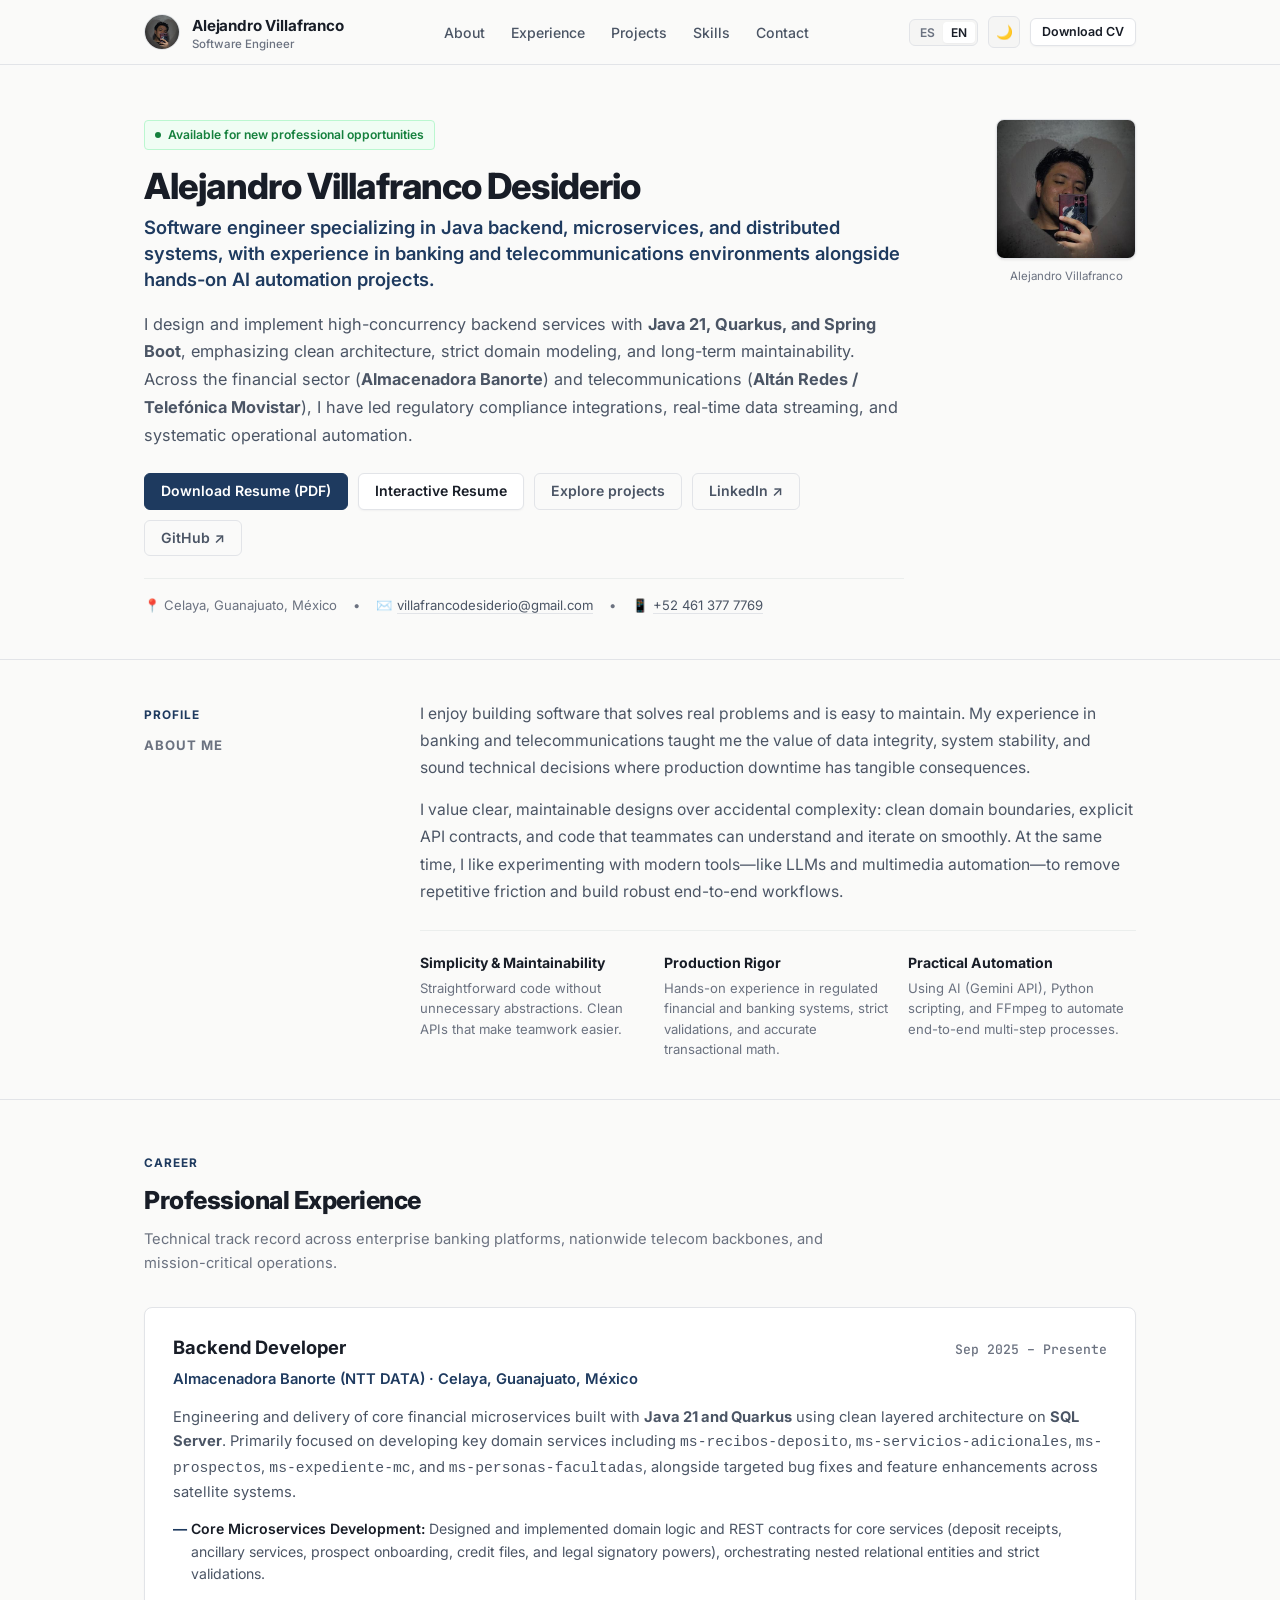
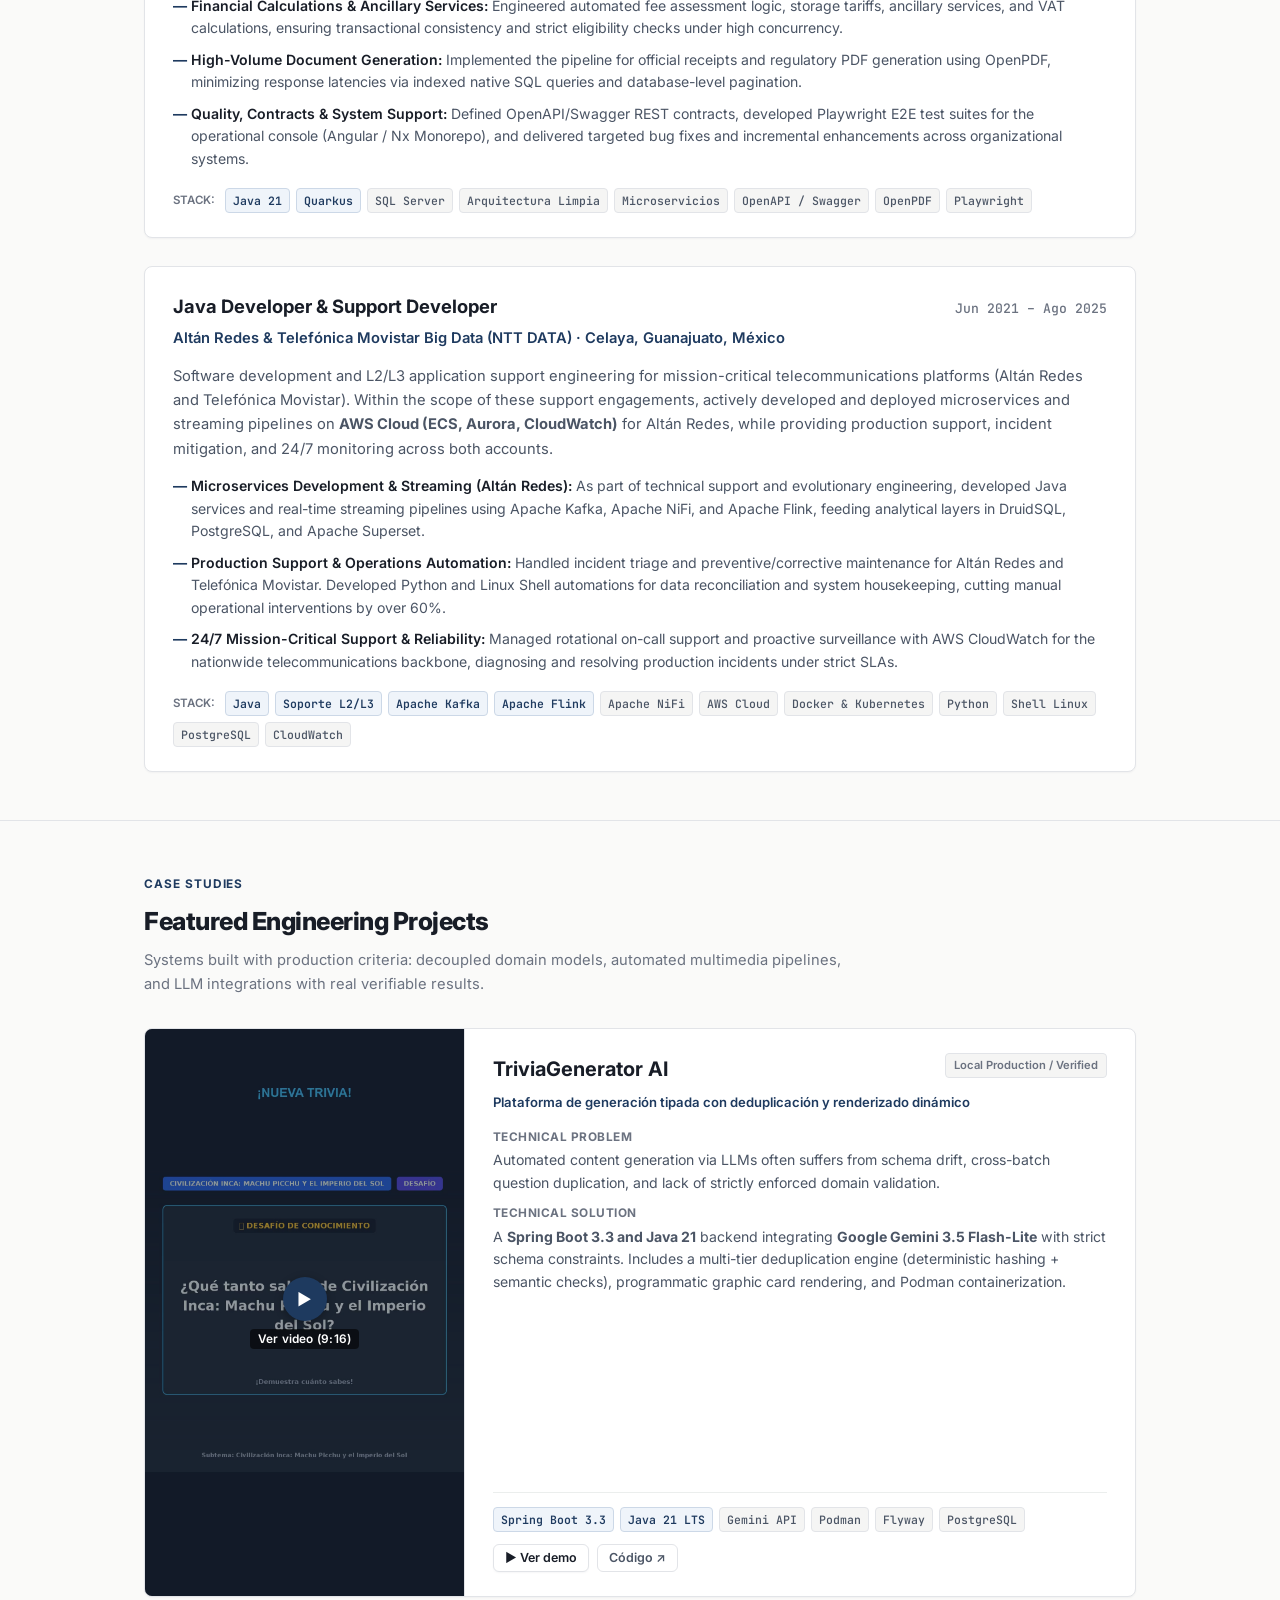
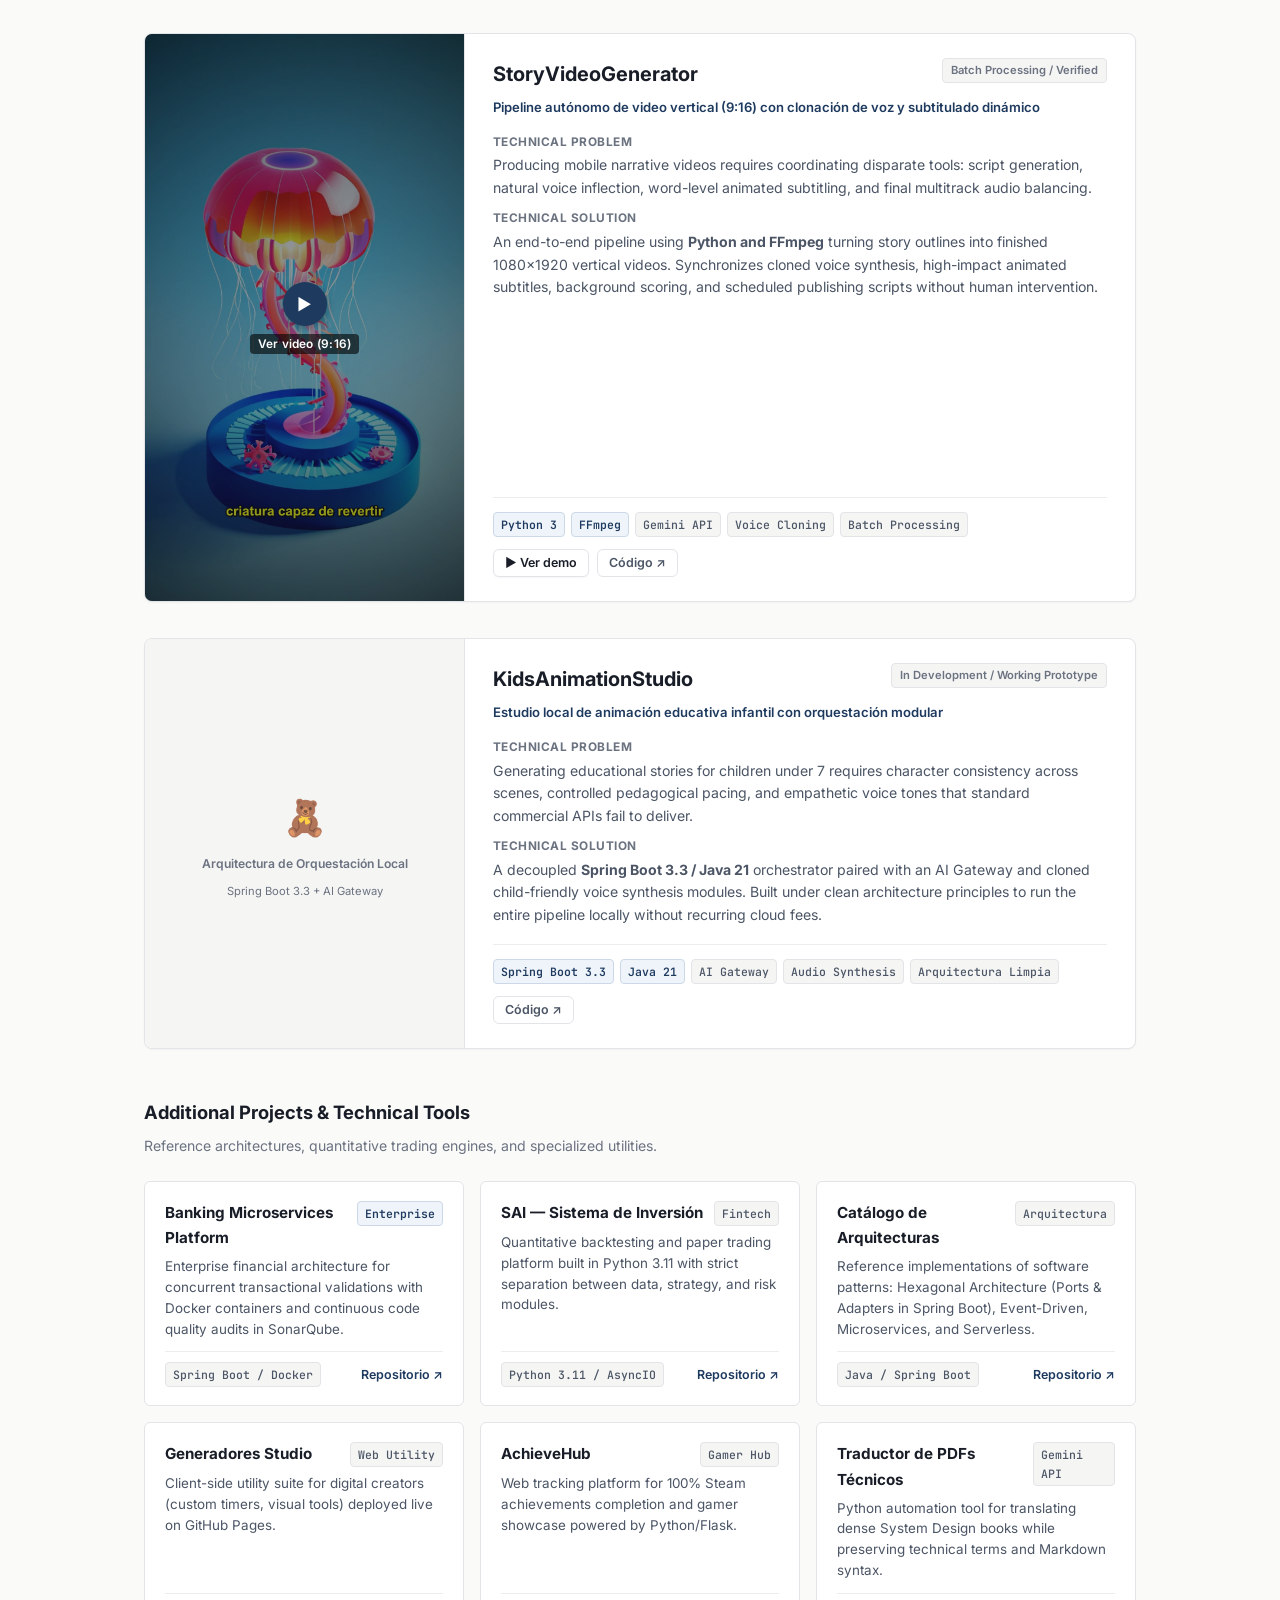
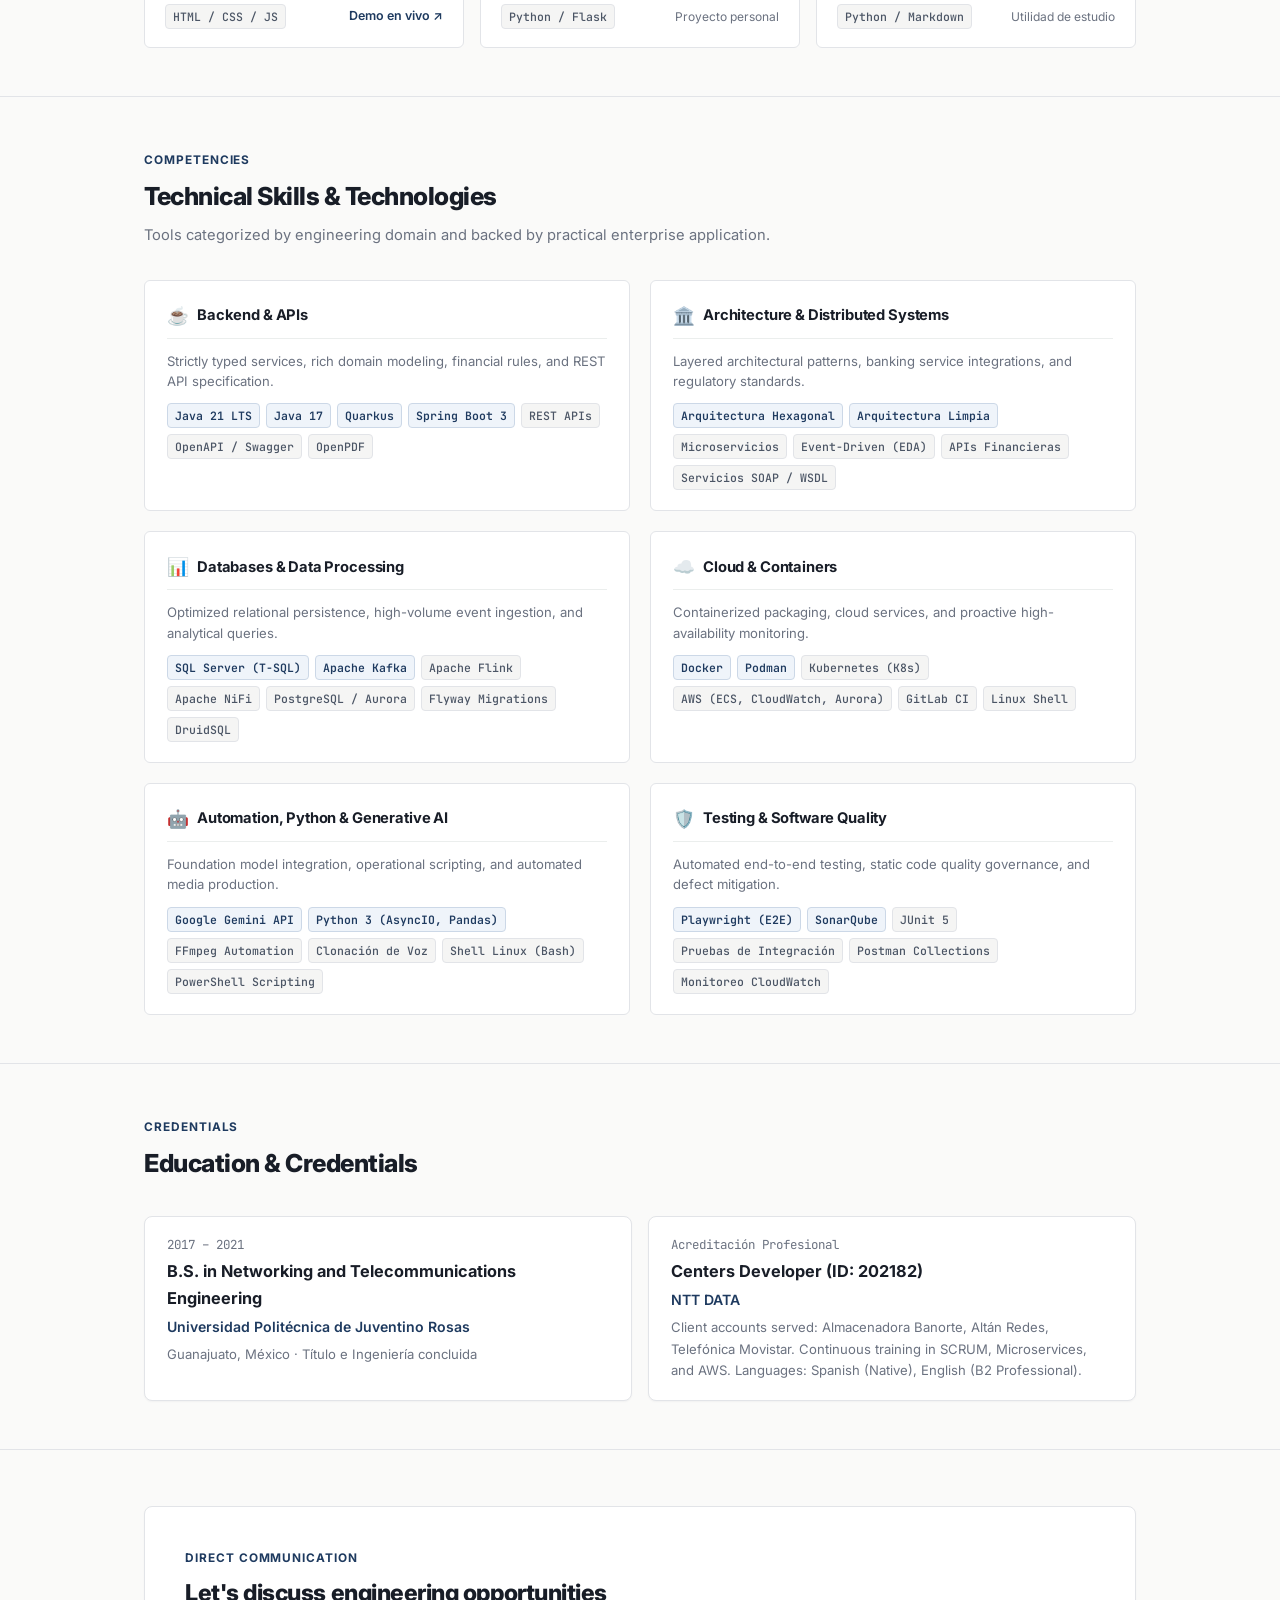
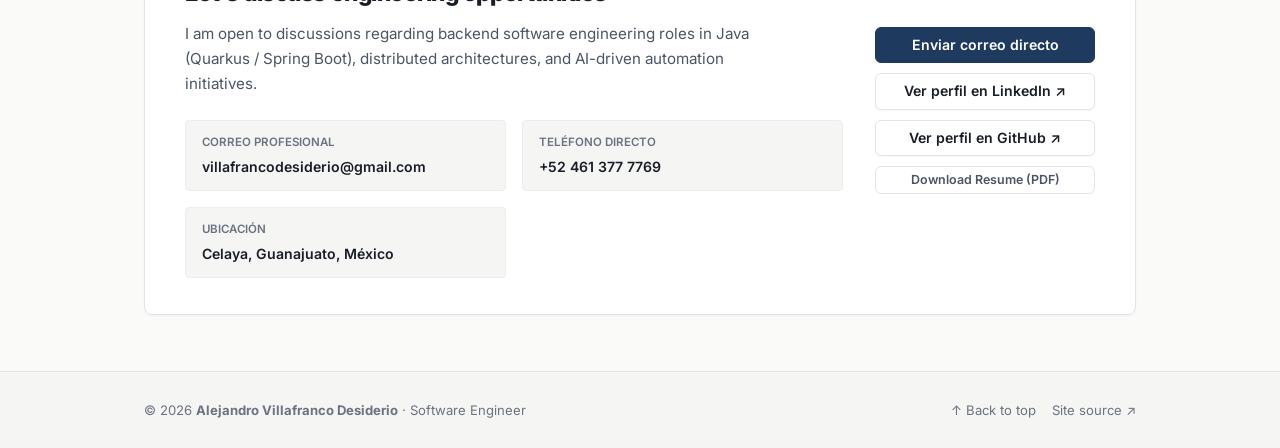
==== index.html @ d79bd82f "feat: portafolio profesional de Alejandro Villafranco" ====
<!DOCTYPE html>
<html lang="es" data-theme="light">
<head>
  <meta charset="UTF-8">
  <meta name="viewport" content="width=device-width, initial-scale=1.0">
  <title>Alejandro Villafranco Desiderio | Ingeniero de Software</title>
  
  <meta name="description" content="Portafolio profesional de Alejandro Villafranco Desiderio: Ingeniero de software especializado en backend Java, microservicios, sistemas distribuidos y automatización mediante IA.">
  <meta name="author" content="Alejandro Villafranco Desiderio">
  
  <!-- Open Graph / Redes Profesionales -->
  <meta property="og:type" content="website">
  <meta property="og:url" content="https://alexvd1.github.io/">
  <meta property="og:title" content="Alejandro Villafranco Desiderio | Ingeniero de Software">
  <meta property="og:description" content="Especializado en backend Java (Quarkus, Spring Boot), microservicios en banca y telecomunicaciones, y pipelines de automatización con IA.">
  <meta property="og:image" content="https://avatars.githubusercontent.com/u/51519938?v=4">

  <!-- Favicon -->
  <link rel="icon" type="image/png" href="assets/img/avatar.png">

  <!-- Tipografía: Inter -->
  <link rel="preconnect" href="https://fonts.googleapis.com">
  <link rel="preconnect" href="https://fonts.gstatic.com" crossorigin>
  <link href="https://fonts.googleapis.com/css2?family=Inter:wght@400;500;600;700;800&family=JetBrains+Mono:wght@500;600&display=swap" rel="stylesheet">

  <link rel="stylesheet" href="styles.css">
</head>
<body>

  <!-- ================= NAVEGACIÓN ================= -->
  <header class="navbar" role="banner">
    <div class="container navbar-inner">
      <a href="#inicio" class="nav-brand" aria-label="Alejandro Villafranco - Inicio">
        <img src="assets/img/avatar.png" alt="Fotografía de Alejandro Villafranco" class="nav-avatar">
        <div class="nav-brand-text">
          <span class="nav-brand-name">Alejandro Villafranco</span>
          <span class="nav-brand-role">
            <span class="lang-es">Ingeniero de Software</span>
            <span class="lang-en">Software Engineer</span>
          </span>
        </div>
      </a>

      <nav class="nav-menu" role="navigation" aria-label="Navegación principal">
        <ul class="nav-links">
          <li>
            <a href="#sobre-mi" class="nav-link">
              <span class="lang-es">Sobre mí</span>
              <span class="lang-en">About</span>
            </a>
          </li>
          <li>
            <a href="#experiencia" class="nav-link">
              <span class="lang-es">Experiencia</span>
              <span class="lang-en">Experience</span>
            </a>
          </li>
          <li>
            <a href="#proyectos" class="nav-link">
              <span class="lang-es">Proyectos</span>
              <span class="lang-en">Projects</span>
            </a>
          </li>
          <li>
            <a href="#habilidades" class="nav-link">
              <span class="lang-es">Habilidades</span>
              <span class="lang-en">Skills</span>
            </a>
          </li>
          <li>
            <a href="#contacto" class="nav-link">
              <span class="lang-es">Contacto</span>
              <span class="lang-en">Contact</span>
            </a>
          </li>
        </ul>
      </nav>

      <div class="nav-actions">
        <!-- Selector Bilingüe ES / EN -->
        <div class="lang-switcher" role="group" aria-label="Selector de idioma">
          <button type="button" class="lang-btn active" id="lang-btn-es" title="Cambiar a Español">ES</button>
          <button type="button" class="lang-btn" id="lang-btn-en" title="Switch to English">EN</button>
        </div>

        <!-- Modo Oscuro / Claro Sobrio -->
        <button type="button" class="theme-btn" id="theme-toggle-btn" title="Alternar tema visual" aria-label="Alternar tema visual">
          <span id="theme-icon">🌙</span>
        </button>

        <!-- CTA Currículum -->
        <a href="assets/docs/Alejandro_Villafranco_CV_ES.pdf" class="btn btn-secondary btn-sm lang-es" target="_blank" download>
          Descargar CV
        </a>
        <a href="assets/docs/Alejandro_Villafranco_CV_EN.pdf" class="btn btn-secondary btn-sm lang-en" target="_blank" download>
          Download CV
        </a>
      </div>
    </div>
  </header>

  <main id="contenido-principal">
    <!-- ================= ENCABEZADO PRINCIPAL (HERO) ================= -->
    <section class="hero" id="inicio">
      <div class="container hero-layout">
        <div class="hero-main">
          <div class="status-indicator">
            <span class="status-dot"></span>
            <span class="lang-es">Disponible para nuevos retos profesionales</span>
            <span class="lang-en">Available for new professional opportunities</span>
          </div>

          <h1 class="hero-name">Alejandro Villafranco Desiderio</h1>

          <p class="hero-position">
            <span class="lang-es">Ingeniero de software especializado en backend Java, microservicios y sistemas distribuidos, con experiencia en entornos financieros y de telecomunicaciones y proyectos propios de automatización mediante IA.</span>
            <span class="lang-en">Software engineer specializing in Java backend, microservices, and distributed systems, with experience in banking and telecommunications environments alongside hands-on AI automation projects.</span>
          </p>

          <p class="hero-summary">
            <span class="lang-es">
              Diseño y construyo servicios de alta concurrencia con <strong>Java 21, Quarkus y Spring Boot</strong>, priorizando arquitecturas limpias, modelos de dominio estrictos y mantenibilidad a largo plazo. En el sector financiero (<strong>Almacenadora Banorte</strong>) y de telecomunicaciones (<strong>Altán Redes / Telefónica Movistar</strong>), he trabajado en la integración de flujos regulatorios normativos, procesamiento de datos en tiempo real y la automatización sistemática de tareas críticas.
            </span>
            <span class="lang-en">
              I design and implement high-concurrency backend services with <strong>Java 21, Quarkus, and Spring Boot</strong>, emphasizing clean architecture, strict domain modeling, and long-term maintainability. Across the financial sector (<strong>Almacenadora Banorte</strong>) and telecommunications (<strong>Altán Redes / Telefónica Movistar</strong>), I have led regulatory compliance integrations, real-time data streaming, and systematic operational automation.
            </span>
          </p>

          <div class="hero-actions">
            <!-- Botón CV Principal -->
            <a href="assets/docs/Alejandro_Villafranco_CV_ES.pdf" class="btn btn-primary lang-es" target="_blank" download>
              Descargar CV (PDF)
            </a>
            <a href="assets/docs/Alejandro_Villafranco_CV_EN.pdf" class="btn btn-primary lang-en" target="_blank" download>
              Download Resume (PDF)
            </a>

            <!-- Visor Interactivo ATS -->
            <a href="assets/docs/cv-es.html" class="btn btn-secondary lang-es" target="_blank" title="Ver currículum en formato ATS interactivo">
              Ver CV Interactivo
            </a>
            <a href="assets/docs/cv-en.html" class="btn btn-secondary lang-en" target="_blank" title="View interactive ATS format resume">
              Interactive Resume
            </a>

            <!-- Proyectos -->
            <a href="#proyectos" class="btn btn-outline">
              <span class="lang-es">Explorar proyectos</span>
              <span class="lang-en">Explore projects</span>
            </a>

            <a href="https://www.linkedin.com/in/alejandro-villafranco-desiderio-3636851b6/" class="btn btn-outline" target="_blank" rel="noopener">
              LinkedIn ↗
            </a>
            <a href="https://github.com/AlexVD1" class="btn btn-outline" target="_blank" rel="noopener">
              GitHub ↗
            </a>
          </div>

          <div class="hero-meta-strip">
            <span class="hero-meta-item">📍 Celaya, Guanajuato, México</span>
            <span class="hero-meta-item">•</span>
            <span class="hero-meta-item">✉️ <a href="mailto:villafrancodesiderio@gmail.com">villafrancodesiderio@gmail.com</a></span>
            <span class="hero-meta-item">•</span>
            <span class="hero-meta-item">📱 <a href="tel:+524613777769">+52 461 377 7769</a></span>
          </div>
        </div>

        <aside class="hero-photo-aside" aria-label="Fotografía del autor">
          <img src="assets/img/avatar.png" alt="Alejandro Villafranco" class="hero-photo">
          <span class="hero-photo-caption">Alejandro Villafranco</span>
        </aside>
      </div>
    </section>

    <!-- ================= SOBRE MÍ / ENFOQUE DE INGENIERÍA ================= -->
    <section class="about-section" id="sobre-mi">
      <div class="container about-grid">
        <div class="section-label-col">
          <span class="section-tag">
            <span class="lang-es">Perfil</span>
            <span class="lang-en">Profile</span>
          </span>
          <h2>
            <span class="lang-es">Sobre mí</span>
            <span class="lang-en">About me</span>
          </h2>
        </div>

        <div class="about-content">
          <p>
            <span class="lang-es">
              Me gusta construir software que resuelva problemas reales y sea fácil de mantener. Mi experiencia en banca y telecomunicaciones me ha enseñado la importancia de la calidad de los datos, la estabilidad del servicio y las decisiones técnicas bien fundamentadas, donde un error en producción tiene un impacto tangible.
            </span>
            <span class="lang-en">
              I enjoy building software that solves real problems and is easy to maintain. My experience in banking and telecommunications taught me the value of data integrity, system stability, and sound technical decisions where production downtime has tangible consequences.
            </span>
          </p>

          <p>
            <span class="lang-es">
              Prefiero la claridad antes que la sobreingeniería: modelos bien delimitados, contratos de API transparentes y código que cualquier compañero de equipo pueda entender y evolucionar sin fricción. Al mismo tiempo, disfruto experimentar con herramientas modernas, como modelos de lenguaje y automatización audiovisual, para eliminar tareas mecánicas y construir flujos que realmente funcionen de punta a punta.
            </span>
            <span class="lang-en">
              I value clear, maintainable designs over accidental complexity: clean domain boundaries, explicit API contracts, and code that teammates can understand and iterate on smoothly. At the same time, I like experimenting with modern tools—like LLMs and multimedia automation—to remove repetitive friction and build robust end-to-end workflows.
            </span>
          </p>

          <div class="pillars-grid">
            <div class="pillar-item">
              <h3>
                <span class="lang-es">Simplicidad & Mantenibilidad</span>
                <span class="lang-en">Simplicity & Maintainability</span>
              </h3>
              <p>
                <span class="lang-es">Código directo, sin capas innecesarias ni abstracciones forzadas. APIs claras que facilitan el trabajo en equipo.</span>
                <span class="lang-en">Straightforward code without unnecessary abstractions. Clean APIs that make teamwork easier.</span>
              </p>
            </div>

            <div class="pillar-item">
              <h3>
                <span class="lang-es">Rigor en Producción</span>
                <span class="lang-en">Production Rigor</span>
              </h3>
              <p>
                <span class="lang-es">Experiencia en sistemas financieros y bancarios regulados, validación estricta y cálculos transaccionales precisos.</span>
                <span class="lang-en">Hands-on experience in regulated financial and banking systems, strict validations, and accurate transactional math.</span>
              </p>
            </div>

            <div class="pillar-item">
              <h3>
                <span class="lang-es">Automatización Práctica</span>
                <span class="lang-en">Practical Automation</span>
              </h3>
              <p>
                <span class="lang-es">Uso de IA (Gemini API), scripts en Python y herramientas como FFmpeg para automatizar tareas complejas.</span>
                <span class="lang-en">Using AI (Gemini API), Python scripting, and FFmpeg to automate end-to-end multi-step processes.</span>
              </p>
            </div>
          </div>
        </div>
      </div>
    </section>

    <!-- ================= EXPERIENCIA PROFESIONAL ================= -->
    <section class="section" id="experiencia">
      <div class="container">
        <div class="section-header">
          <span class="section-tag">
            <span class="lang-es">Trayectoria</span>
            <span class="lang-en">Career</span>
          </span>
          <h2 class="section-title">
            <span class="lang-es">Experiencia Profesional</span>
            <span class="lang-en">Professional Experience</span>
          </h2>
          <p class="section-lead">
            <span class="lang-es">Historial técnico en desarrollo de sistemas bancarios, infraestructura de telecomunicaciones y soporte de misión crítica.</span>
            <span class="lang-en">Technical track record across enterprise banking platforms, nationwide telecom backbones, and mission-critical operations.</span>
          </p>
        </div>

        <div class="experience-list">
          <!-- Puesto 1: Almacenadora Banorte -->
          <article class="exp-entry">
            <div class="exp-top">
              <h3 class="exp-role-title">Backend Developer</h3>
              <span class="exp-period">Sep 2025 – Presente</span>
            </div>
            <div class="exp-organization">Almacenadora Banorte (NTT DATA) · Celaya, Guanajuato, México</div>

            <p class="exp-summary-text">
              <span class="lang-es">
                Ingeniería y desarrollo de microservicios financieros en <strong>Java 21 y Quarkus</strong> bajo arquitectura limpia por capas sobre <strong>SQL Server</strong>. Mi trabajo principal se centró en la construcción de servicios centrales como <code>ms-recibos-deposito</code>, <code>ms-servicios-adicionales</code>, <code>ms-prospectos</code>, <code>ms-expediente-mc</code> y <code>ms-personas-facultadas</code>, además de la resolución de incidencias (fixes) y soporte evolutivo en proyectos satélite.
              </span>
              <span class="lang-en">
                Engineering and delivery of core financial microservices built with <strong>Java 21 and Quarkus</strong> using clean layered architecture on <strong>SQL Server</strong>. Primarily focused on developing key domain services including <code>ms-recibos-deposito</code>, <code>ms-servicios-adicionales</code>, <code>ms-prospectos</code>, <code>ms-expediente-mc</code>, and <code>ms-personas-facultadas</code>, alongside targeted bug fixes and feature enhancements across satellite systems.
              </span>
            </p>

            <ul class="exp-contributions">
              <li>
                <span class="lang-es"><strong>Desarrollo de Microservicios Core:</strong> Diseñé e implementé la lógica de negocio y contratos REST para los servicios centrales de recibos de depósito, servicios adicionales, prospectos, expedientes de crédito y facultades legales, gestionando entidades anidadas y validaciones estrictas.</span>
                <span class="lang-en"><strong>Core Microservices Development:</strong> Designed and implemented domain logic and REST contracts for core services (deposit receipts, ancillary services, prospect onboarding, credit files, and legal signatory powers), orchestrating nested relational entities and strict validations.</span>
              </li>
              <li>
                <span class="lang-es"><strong>Cálculo Financiero & Servicios Adicionales:</strong> Construí la lógica transaccional para el dictamen y cálculo automatizado de importes, tarifas de almacenamiento, cobro de servicios adicionales e IVA, garantizando consistencia y validación de elegibilidad en alta concurrencia.</span>
                <span class="lang-en"><strong>Financial Calculations & Ancillary Services:</strong> Engineered automated fee assessment logic, storage tariffs, ancillary services, and VAT calculations, ensuring transactional consistency and strict eligibility checks under high concurrency.</span>
              </li>
              <li>
                <span class="lang-es"><strong>Emisión Optimizada de Documentos PDF:</strong> Implementé el pipeline para la emisión masiva de comprobantes oficiales y recibos normativos con OpenPDF, reduciendo tiempos de latencia mediante consultas SQL nativas afinadas y paginación a nivel base de datos.</span>
                <span class="lang-en"><strong>High-Volume Document Generation:</strong> Implemented the pipeline for official receipts and regulatory PDF generation using OpenPDF, minimizing response latencies via indexed native SQL queries and database-level pagination.</span>
              </li>
              <li>
                <span class="lang-es"><strong>Calidad, Pruebas & Soporte Evolutivo:</strong> Definición de contratos API REST con OpenAPI/Swagger, desarrollo de pruebas E2E con Playwright para la consola operativa (Angular / Nx Monorepo) y atención de correcciones (bug fixes) y evolutivos en el resto de aplicaciones de la organización.</span>
                <span class="lang-en"><strong>Quality, Contracts & System Support:</strong> Defined OpenAPI/Swagger REST contracts, developed Playwright E2E test suites for the operational console (Angular / Nx Monorepo), and delivered targeted bug fixes and incremental enhancements across organizational systems.</span>
              </li>
            </ul>

            <div class="tag-list">
              <span class="tag-label">Stack:</span>
              <span class="tag tag-accent">Java 21</span>
              <span class="tag tag-accent">Quarkus</span>
              <span class="tag">SQL Server</span>
              <span class="tag">Arquitectura Limpia</span>
              <span class="tag">Microservicios</span>
              <span class="tag">OpenAPI / Swagger</span>
              <span class="tag">OpenPDF</span>
              <span class="tag">Playwright</span>
            </div>
          </article>

          <!-- Puesto 2: Altán Redes / Telefónica Movistar -->
          <article class="exp-entry">
            <div class="exp-top">
              <h3 class="exp-role-title">Java Developer & Support Developer</h3>
              <span class="exp-period">Jun 2021 – Ago 2025</span>
            </div>
            <div class="exp-organization">Altán Redes & Telefónica Movistar Big Data (NTT DATA) · Celaya, Guanajuato, México</div>

            <p class="exp-summary-text">
              <span class="lang-es">
                Ingeniería de desarrollo y soporte aplicativo nivel 2/3 para proyectos de misión crítica en telecomunicaciones (Altán Redes y Telefónica Movistar). Dentro del marco de estos proyectos de soporte, en Altán Redes participé activamente en el desarrollo y despliegue de microservicios y pipelines de streaming sobre <strong>AWS Cloud (ECS, Aurora, CloudWatch)</strong>, mientras que en ambas cuentas gestioné la estabilidad en producción, resolución de incidencias y monitoreo 24/7.
              </span>
              <span class="lang-en">
                Software development and L2/L3 application support engineering for mission-critical telecommunications platforms (Altán Redes and Telefónica Movistar). Within the scope of these support engagements, actively developed and deployed microservices and streaming pipelines on <strong>AWS Cloud (ECS, Aurora, CloudWatch)</strong> for Altán Redes, while providing production support, incident mitigation, and 24/7 monitoring across both accounts.
              </span>
            </p>

            <ul class="exp-contributions">
              <li>
                <span class="lang-es"><strong>Desarrollo de Microservicios & Streaming (Altán Redes):</strong> Como parte del proyecto de soporte y evolución técnica, desarrollé servicios en Java y flujos de procesamiento en tiempo real con Apache Kafka, Apache NiFi y Apache Flink, alimentando tableros analíticos en DruidSQL, PostgreSQL y Apache Superset.</span>
                <span class="lang-en"><strong>Microservices Development & Streaming (Altán Redes):</strong> As part of technical support and evolutionary engineering, developed Java services and real-time streaming pipelines using Apache Kafka, Apache NiFi, and Apache Flink, feeding analytical layers in DruidSQL, PostgreSQL, and Apache Superset.</span>
              </li>
              <li>
                <span class="lang-es"><strong>Soporte a Producción & Automatización Operativa:</strong> Atención a incidencias y mantenimiento preventivo/correctivo para Altán Redes y Telefónica Movistar. Creación de scripts en Python y Shell Linux para conciliación de datos y tareas operativas, reduciendo fallas e intervenciones manuales en más de un 60%.</span>
                <span class="lang-en"><strong>Production Support & Operations Automation:</strong> Handled incident triage and preventive/corrective maintenance for Altán Redes and Telefónica Movistar. Developed Python and Linux Shell automations for data reconciliation and system housekeeping, cutting manual operational interventions by over 60%.</span>
              </li>
              <li>
                <span class="lang-es"><strong>Guardias Técnicas & Misión Crítica (24/7):</strong> Cobertura de guardias rotativas y monitoreo proactivo con AWS CloudWatch para la red troncal nacional, diagnosticando y mitigando fallas bajo estrictos acuerdos de nivel de servicio (SLA).</span>
                <span class="lang-en"><strong>24/7 Mission-Critical Support & Reliability:</strong> Managed rotational on-call support and proactive surveillance with AWS CloudWatch for the nationwide telecommunications backbone, diagnosing and resolving production incidents under strict SLAs.</span>
              </li>
            </ul>

            <div class="tag-list">
              <span class="tag-label">Stack:</span>
              <span class="tag tag-accent">Java</span>
              <span class="tag tag-accent">Soporte L2/L3</span>
              <span class="tag tag-accent">Apache Kafka</span>
              <span class="tag tag-accent">Apache Flink</span>
              <span class="tag">Apache NiFi</span>
              <span class="tag">AWS Cloud</span>
              <span class="tag">Docker & Kubernetes</span>
              <span class="tag">Python</span>
              <span class="tag">Shell Linux</span>
              <span class="tag">PostgreSQL</span>
              <span class="tag">CloudWatch</span>
            </div>
          </article>
        </div>
      </div>
    </section>

    <!-- ================= PROYECTOS DESTACADOS (CASOS DE INGENIERÍA) ================= -->
    <section class="section" id="proyectos">
      <div class="container">
        <div class="section-header">
          <span class="section-tag">
            <span class="lang-es">Casos de Estudio</span>
            <span class="lang-en">Case Studies</span>
          </span>
          <h2 class="section-title">
            <span class="lang-es">Proyectos Destacados de Ingeniería</span>
            <span class="lang-en">Featured Engineering Projects</span>
          </h2>
          <p class="section-lead">
            <span class="lang-es">Sistemas desarrollados con criterio de producción: modelos de dominio desacoplados, pipelines de generación multimedia e integración con modelos de lenguaje.</span>
            <span class="lang-en">Systems built with production criteria: decoupled domain models, automated multimedia pipelines, and LLM integrations with real verifiable results.</span>
          </p>
        </div>

        <div class="featured-cases">
          <!-- CASO 1: TRIVIA GENERATOR AI -->
          <article class="case-card">
            <div class="case-preview">
              <img src="assets/img/trivia_preview.jpg" alt="Captura auténtica de TriviaGenerator AI">
              <button type="button" class="case-video-trigger" 
                      data-video-src="assets/videos/trivia_preview.mp4" 
                      data-title-es="TriviaGenerator AI — Demostración de Video Automatizado" 
                      data-title-en="TriviaGenerator AI — Automated Video Demonstration"
                      aria-label="Reproducir video de TriviaGenerator AI">
                <span class="play-badge">▶</span>
                <span class="play-text">Ver video (9:16)</span>
              </button>
            </div>

            <div class="case-content">
              <div class="case-header">
                <h3 class="case-title">TriviaGenerator AI</h3>
                <span class="status-badge">
                  <span class="lang-es">Producción local / Funcional</span>
                  <span class="lang-en">Local Production / Verified</span>
                </span>
              </div>
              <div class="case-subtitle">Plataforma de generación tipada con deduplicación y renderizado dinámico</div>

              <div class="case-blocks">
                <div>
                  <div class="case-block-label">
                    <span class="lang-es">Problema técnico</span>
                    <span class="lang-en">Technical Problem</span>
                  </div>
                  <p class="case-block-text">
                    <span class="lang-es">La generación automatizada de contenido educativo con modelos de lenguaje suele sufrir de inconsistencia de esquemas, respuestas duplicadas entre lotes y falta de validación tipada estricta.</span>
                    <span class="lang-en">Automated content generation via LLMs often suffers from schema drift, cross-batch question duplication, and lack of strictly enforced domain validation.</span>
                  </p>
                </div>

                <div>
                  <div class="case-block-label">
                    <span class="lang-es">Solución implementada</span>
                    <span class="lang-en">Technical Solution</span>
                  </div>
                  <p class="case-block-text">
                    <span class="lang-es">Backend en <strong>Spring Boot 3.3 y Java 21</strong> que conecta con <strong>Google Gemini 3.5 Flash-Lite</strong> mediante esquemas estructurados. Implementa un motor de deduplicación multicapa (hash determinista + comparación semántica), renderizado programático de tarjetas gráficas y aislamiento de contenedores en Podman.</span>
                    <span class="lang-en">A <strong>Spring Boot 3.3 and Java 21</strong> backend integrating <strong>Google Gemini 3.5 Flash-Lite</strong> with strict schema constraints. Includes a multi-tier deduplication engine (deterministic hashing + semantic checks), programmatic graphic card rendering, and Podman containerization.</span>
                  </p>
                </div>
              </div>

              <div class="case-footer">
                <div class="tag-list">
                  <span class="tag tag-accent">Spring Boot 3.3</span>
                  <span class="tag tag-accent">Java 21 LTS</span>
                  <span class="tag">Gemini API</span>
                  <span class="tag">Podman</span>
                  <span class="tag">Flyway</span>
                  <span class="tag">PostgreSQL</span>
                </div>
                <div class="case-actions">
                  <button type="button" class="btn btn-secondary btn-sm"
                          data-video-src="assets/videos/trivia_preview.mp4"
                          data-title-es="TriviaGenerator AI — Demostración de Video Automatizado"
                          data-title-en="TriviaGenerator AI — Automated Video Demonstration">
                    ▶ Ver demo
                  </button>
                  <a href="https://github.com/AlexVD1/AIO/tree/main/triviaGenerator" class="btn btn-outline btn-sm" target="_blank" rel="noopener">
                    Código ↗
                  </a>
                </div>
              </div>
            </div>
          </article>

          <!-- CASO 2: STORY VIDEO GENERATOR -->
          <article class="case-card">
            <div class="case-preview">
              <img src="assets/img/story_preview.jpg" alt="Captura auténtica de StoryVideoGenerator">
              <button type="button" class="case-video-trigger" 
                      data-video-src="assets/videos/story_preview.mp4" 
                      data-title-es="StoryVideoGenerator — Demostración de Video Vertical (9:16)" 
                      data-title-en="StoryVideoGenerator — Vertical Video Demonstration (9:16)"
                      aria-label="Reproducir video de StoryVideoGenerator">
                <span class="play-badge">▶</span>
                <span class="play-text">Ver video (9:16)</span>
              </button>
            </div>

            <div class="case-content">
              <div class="case-header">
                <h3 class="case-title">StoryVideoGenerator</h3>
                <span class="status-badge">
                  <span class="lang-es">Operación continua / Batch</span>
                  <span class="lang-en">Batch Processing / Verified</span>
                </span>
              </div>
              <div class="case-subtitle">Pipeline autónomo de video vertical (9:16) con clonación de voz y subtitulado dinámico</div>

              <div class="case-blocks">
                <div>
                  <div class="case-block-label">
                    <span class="lang-es">Problema técnico</span>
                    <span class="lang-en">Technical Problem</span>
                  </div>
                  <p class="case-block-text">
                    <span class="lang-es">La producción de video vertical narrativo para redes móviles requiere orquestar múltiples herramientas dispares: redacción de guiones, generación de audio con cadencia natural, animación de subtítulos palabra por palabra y renderizado con audio balanceado.</span>
                    <span class="lang-en">Producing mobile narrative videos requires coordinating disparate tools: script generation, natural voice inflection, word-level animated subtitling, and final multitrack audio balancing.</span>
                  </p>
                </div>

                <div>
                  <div class="case-block-label">
                    <span class="lang-es">Solución implementada</span>
                    <span class="lang-en">Technical Solution</span>
                  </div>
                  <p class="case-block-text">
                    <span class="lang-es">Pipeline integral en <strong>Python y FFmpeg</strong> que transforma premisas narrativas en piezas audiovisuales terminadas en 1080×1920. Integra síntesis y clonación de voz, subtítulos dinámicos de alto impacto, música incidental y scripts para publicación programada sin intervención manual.</span>
                    <span class="lang-en">An end-to-end pipeline using <strong>Python and FFmpeg</strong> turning story outlines into finished 1080×1920 vertical videos. Synchronizes cloned voice synthesis, high-impact animated subtitles, background scoring, and scheduled publishing scripts without human intervention.</span>
                  </p>
                </div>
              </div>

              <div class="case-footer">
                <div class="tag-list">
                  <span class="tag tag-accent">Python 3</span>
                  <span class="tag tag-accent">FFmpeg</span>
                  <span class="tag">Gemini API</span>
                  <span class="tag">Voice Cloning</span>
                  <span class="tag">Batch Processing</span>
                </div>
                <div class="case-actions">
                  <button type="button" class="btn btn-secondary btn-sm"
                          data-video-src="assets/videos/story_preview.mp4"
                          data-title-es="StoryVideoGenerator — Demostración de Video Vertical (9:16)"
                          data-title-en="StoryVideoGenerator — Vertical Video Demonstration (9:16)">
                    ▶ Ver demo
                  </button>
                  <a href="https://github.com/AlexVD1/AIO/tree/main/StoryVideoGenerator" class="btn btn-outline btn-sm" target="_blank" rel="noopener">
                    Código ↗
                  </a>
                </div>
              </div>
            </div>
          </article>

          <!-- CASO 3: KIDS ANIMATION STUDIO -->
          <article class="case-card">
            <div class="case-preview">
              <div class="case-preview-placeholder">
                <span class="case-preview-icon">🧸</span>
                <span class="case-preview-note">Arquitectura de Orquestación Local</span>
                <span style="font-size:0.7rem; color:var(--text-muted);">Spring Boot 3.3 + AI Gateway</span>
              </div>
            </div>

            <div class="case-content">
              <div class="case-header">
                <h3 class="case-title">KidsAnimationStudio</h3>
                <span class="status-badge">
                  <span class="lang-es">En desarrollo / Prototipo funcional</span>
                  <span class="lang-en">In Development / Working Prototype</span>
                </span>
              </div>
              <div class="case-subtitle">Estudio local de animación educativa infantil con orquestación modular</div>

              <div class="case-blocks">
                <div>
                  <div class="case-block-label">
                    <span class="lang-es">Problema técnico</span>
                    <span class="lang-en">Technical Problem</span>
                  </div>
                  <p class="case-block-text">
                    <span class="lang-es">La generación de narraciones para niños menores de 7 años demanda coherencia de personajes a lo largo de múltiples escenas, ritmo pedagógico pausado y tonos de voz empáticos que las APIs comerciales genéricas no logran sostener.</span>
                    <span class="lang-en">Generating educational stories for children under 7 requires character consistency across scenes, controlled pedagogical pacing, and empathetic voice tones that standard commercial APIs fail to deliver.</span>
                  </p>
                </div>

                <div>
                  <div class="case-block-label">
                    <span class="lang-es">Solución implementada</span>
                    <span class="lang-en">Technical Solution</span>
                  </div>
                  <p class="case-block-text">
                    <span class="lang-es">Orquestador en <strong>Spring Boot 3.3 / Java 21</strong> completamente desacoplado de su proyecto hermano, enlazado a una pasarela local de IA (AI Gateway) y motores de síntesis de voz clonada infantil. Diseñado con arquitectura limpia para ejecutar el pipeline completo en infraestructura local.</span>
                    <span class="lang-en">A decoupled <strong>Spring Boot 3.3 / Java 21</strong> orchestrator paired with an AI Gateway and cloned child-friendly voice synthesis modules. Built under clean architecture principles to run the entire pipeline locally without recurring cloud fees.</span>
                  </p>
                </div>
              </div>

              <div class="case-footer">
                <div class="tag-list">
                  <span class="tag tag-accent">Spring Boot 3.3</span>
                  <span class="tag tag-accent">Java 21</span>
                  <span class="tag">AI Gateway</span>
                  <span class="tag">Audio Synthesis</span>
                  <span class="tag">Arquitectura Limpia</span>
                </div>
                <div class="case-actions">
                  <a href="https://github.com/AlexVD1/AIO/tree/main/KidsAnimationStudio" class="btn btn-outline btn-sm" target="_blank" rel="noopener">
                    Código ↗
                  </a>
                </div>
              </div>
            </div>
          </article>
        </div>

        <!-- ================= PROYECTOS SECUNDARIOS ================= -->
        <div style="margin-top: 48px;">
          <h3 style="font-size: 1.15rem; font-weight: 700; color: var(--text-primary); margin-bottom: 6px;">
            <span class="lang-es">Otros Proyectos y Herramientas Técnicas</span>
            <span class="lang-en">Additional Projects & Technical Tools</span>
          </h3>
          <p style="font-size: 0.88rem; color: var(--text-muted); margin-bottom: 18px;">
            <span class="lang-es">Arquitecturas de referencia, simuladores de inversión cuantitativa y utilidades de software.</span>
            <span class="lang-en">Reference architectures, quantitative trading engines, and specialized utilities.</span>
          </p>

          <div class="secondary-projects-grid">
            <!-- Banking Platform -->
            <div class="sec-card">
              <div class="sec-card-header">
                <h4 class="sec-card-title">Banking Microservices Platform</h4>
                <span class="tag tag-accent">Enterprise</span>
              </div>
              <p class="sec-card-desc">
                <span class="lang-es">Arquitectura financiera desacoplada para transacciones y validaciones concurrentes con contenedores Docker y auditoría de calidad continua en SonarQube.</span>
                <span class="lang-en">Enterprise financial architecture for concurrent transactional validations with Docker containers and continuous code quality audits in SonarQube.</span>
              </p>
              <div class="sec-card-footer">
                <span class="tag">Spring Boot / Docker</span>
                <a href="https://github.com/AlexVD1/AIO/tree/main/studying" class="sec-card-link" target="_blank" rel="noopener">Repositorio ↗</a>
              </div>
            </div>

            <!-- SAI -->
            <div class="sec-card">
              <div class="sec-card-header">
                <h4 class="sec-card-title">SAI — Sistema de Inversión</h4>
                <span class="tag">Fintech</span>
              </div>
              <p class="sec-card-desc">
                <span class="lang-es">Plataforma cuantitativa de backtesting y simulación (paper trading) en Python 3.11 con separación estricta: datos, análisis, estrategia, riesgo y ejecución.</span>
                <span class="lang-en">Quantitative backtesting and paper trading platform built in Python 3.11 with strict separation between data, strategy, and risk modules.</span>
              </p>
              <div class="sec-card-footer">
                <span class="tag">Python 3.11 / AsyncIO</span>
                <a href="https://github.com/AlexVD1/SAI" class="sec-card-link" target="_blank" rel="noopener">Repositorio ↗</a>
              </div>
            </div>

            <!-- Catálogo de Arquitecturas -->
            <div class="sec-card">
              <div class="sec-card-header">
                <h4 class="sec-card-title">Catálogo de Arquitecturas</h4>
                <span class="tag">Arquitectura</span>
              </div>
              <p class="sec-card-desc">
                <span class="lang-es">Ejemplos y análisis de patrones de software: Arquitectura Hexagonal (Ports & Adapters en Spring Boot), Event-Driven, Microservicios y Serverless.</span>
                <span class="lang-en">Reference implementations of software patterns: Hexagonal Architecture (Ports & Adapters in Spring Boot), Event-Driven, Microservices, and Serverless.</span>
              </p>
              <div class="sec-card-footer">
                <span class="tag">Java / Spring Boot</span>
                <a href="https://github.com/AlexVD1/Arquitecturas" class="sec-card-link" target="_blank" rel="noopener">Repositorio ↗</a>
              </div>
            </div>

            <!-- Generadores Studio -->
            <div class="sec-card">
              <div class="sec-card-header">
                <h4 class="sec-card-title">Generadores Studio</h4>
                <span class="tag">Web Utility</span>
              </div>
              <p class="sec-card-desc">
                <span class="lang-es">Suite cliente para creadores de contenido (temporizadores, generadores de tarjetas) desplegada y operativa en GitHub Pages.</span>
                <span class="lang-en">Client-side utility suite for digital creators (custom timers, visual tools) deployed live on GitHub Pages.</span>
              </p>
              <div class="sec-card-footer">
                <span class="tag">HTML / CSS / JS</span>
                <a href="https://alexvd1.github.io/GeneradoresStudio/" class="sec-card-link" target="_blank" rel="noopener">Demo en vivo ↗</a>
              </div>
            </div>

            <!-- AchieveHub -->
            <div class="sec-card">
              <div class="sec-card-header">
                <h4 class="sec-card-title">AchieveHub</h4>
                <span class="tag">Gamer Hub</span>
              </div>
              <p class="sec-card-desc">
                <span class="lang-es">Plataforma de seguimiento y tracking de logros al 100% para librerías de Steam con interfaz estilizada y servidor en Python/Flask.</span>
                <span class="lang-en">Web tracking platform for 100% Steam achievements completion and gamer showcase powered by Python/Flask.</span>
              </p>
              <div class="sec-card-footer">
                <span class="tag">Python / Flask</span>
                <span style="color:var(--text-muted); font-size:0.75rem;">Proyecto personal</span>
              </div>
            </div>

            <!-- Traductor PDFs Gemini -->
            <div class="sec-card">
              <div class="sec-card-header">
                <h4 class="sec-card-title">Traductor de PDFs Técnicos</h4>
                <span class="tag">Gemini API</span>
              </div>
              <p class="sec-card-desc">
                <span class="lang-es">Script en Python para traducir libros extensos de System Design respetando terminología técnica y formato Markdown.</span>
                <span class="lang-en">Python automation tool for translating dense System Design books while preserving technical terms and Markdown syntax.</span>
              </p>
              <div class="sec-card-footer">
                <span class="tag">Python / Markdown</span>
                <span style="color:var(--text-muted); font-size:0.75rem;">Utilidad de estudio</span>
              </div>
            </div>
          </div>
        </div>
      </div>
    </section>

    <!-- ================= HABILIDADES TÉCNICAS (6 GRUPOS ESTRUCTURADOS) ================= -->
    <section class="section" id="habilidades">
      <div class="container">
        <div class="section-header">
          <span class="section-tag">
            <span class="lang-es">Competencias</span>
            <span class="lang-en">Competencies</span>
          </span>
          <h2 class="section-title">
            <span class="lang-es">Habilidades Técnicas y Tecnologías</span>
            <span class="lang-en">Technical Skills & Technologies</span>
          </h2>
          <p class="section-lead">
            <span class="lang-es">Herramientas organizadas por área de especialización y contexto real de uso profesional.</span>
            <span class="lang-en">Tools categorized by engineering domain and backed by practical enterprise application.</span>
          </p>
        </div>

        <div class="skills-grid-6">
          <!-- 1. Backend y APIs -->
          <div class="skill-category-card">
            <div class="skill-cat-header">
              <span style="font-size:1.1rem;">☕</span>
              <h3 class="skill-cat-title">
                <span class="lang-es">Backend y APIs</span>
                <span class="lang-en">Backend & APIs</span>
              </h3>
            </div>
            <p class="skill-cat-description">
              <span class="lang-es">Desarrollo de servicios tipados, modelos de dominio, validaciones financieras y contratos REST.</span>
              <span class="lang-en">Strictly typed services, rich domain modeling, financial rules, and REST API specification.</span>
            </p>
            <div class="skill-pills-wrap">
              <span class="tag tag-accent">Java 21 LTS</span>
              <span class="tag tag-accent">Java 17</span>
              <span class="tag tag-accent">Quarkus</span>
              <span class="tag tag-accent">Spring Boot 3</span>
              <span class="tag">REST APIs</span>
              <span class="tag">OpenAPI / Swagger</span>
              <span class="tag">OpenPDF</span>
            </div>
          </div>

          <!-- 2. Arquitectura de Software y Sistemas Distribuidos -->
          <div class="skill-category-card">
            <div class="skill-cat-header">
              <span style="font-size:1.1rem;">🏛️</span>
              <h3 class="skill-cat-title">
                <span class="lang-es">Arquitectura & Sistemas Distribuidos</span>
                <span class="lang-en">Architecture & Distributed Systems</span>
              </h3>
            </div>
            <p class="skill-cat-description">
              <span class="lang-es">Diseño modular por capas, integración de servicios bancarios y cumplimiento normativo.</span>
              <span class="lang-en">Layered architectural patterns, banking service integrations, and regulatory standards.</span>
            </p>
            <div class="skill-pills-wrap">
              <span class="tag tag-accent">Arquitectura Hexagonal</span>
              <span class="tag tag-accent">Arquitectura Limpia</span>
              <span class="tag">Microservicios</span>
              <span class="tag">Event-Driven (EDA)</span>
              <span class="tag">APIs Financieras</span>
              <span class="tag">Servicios SOAP / WSDL</span>
            </div>
          </div>

          <!-- 3. Bases de Datos y Procesamiento de Datos -->
          <div class="skill-category-card">
            <div class="skill-cat-header">
              <span style="font-size:1.1rem;">📊</span>
              <h3 class="skill-cat-title">
                <span class="lang-es">Bases de Datos & Procesamiento de Datos</span>
                <span class="lang-en">Databases & Data Processing</span>
              </h3>
            </div>
            <p class="skill-cat-description">
              <span class="lang-es">Persistencia relacional optimizada, ingesta masiva de eventos y consultas analíticas.</span>
              <span class="lang-en">Optimized relational persistence, high-volume event ingestion, and analytical queries.</span>
            </p>
            <div class="skill-pills-wrap">
              <span class="tag tag-accent">SQL Server (T-SQL)</span>
              <span class="tag tag-accent">Apache Kafka</span>
              <span class="tag">Apache Flink</span>
              <span class="tag">Apache NiFi</span>
              <span class="tag">PostgreSQL / Aurora</span>
              <span class="tag">Flyway Migrations</span>
              <span class="tag">DruidSQL</span>
            </div>
          </div>

          <!-- 4. Cloud, Contenedores y CI/CD -->
          <div class="skill-category-card">
            <div class="skill-cat-header">
              <span style="font-size:1.1rem;">☁️</span>
              <h3 class="skill-cat-title">
                <span class="lang-es">Cloud & Contenedores</span>
                <span class="lang-en">Cloud & Containers</span>
              </h3>
            </div>
            <p class="skill-cat-description">
              <span class="lang-es">Empaquetado en contenedores, servicios en la nube y monitoreo de alta disponibilidad.</span>
              <span class="lang-en">Containerized packaging, cloud services, and proactive high-availability monitoring.</span>
            </p>
            <div class="skill-pills-wrap">
              <span class="tag tag-accent">Docker</span>
              <span class="tag tag-accent">Podman</span>
              <span class="tag">Kubernetes (K8s)</span>
              <span class="tag">AWS (ECS, CloudWatch, Aurora)</span>
              <span class="tag">GitLab CI</span>
              <span class="tag">Linux Shell</span>
            </div>
          </div>

          <!-- 5. Automatización, Python e IA Generativa -->
          <div class="skill-category-card">
            <div class="skill-cat-header">
              <span style="font-size:1.1rem;">🤖</span>
              <h3 class="skill-cat-title">
                <span class="lang-es">Automatización, Python & IA Generativa</span>
                <span class="lang-en">Automation, Python & Generative AI</span>
              </h3>
            </div>
            <p class="skill-cat-description">
              <span class="lang-es">Integración de modelos fundacionales, scripting de mantenimiento y renderizado multimedia.</span>
              <span class="lang-en">Foundation model integration, operational scripting, and automated media production.</span>
            </p>
            <div class="skill-pills-wrap">
              <span class="tag tag-accent">Google Gemini API</span>
              <span class="tag tag-accent">Python 3 (AsyncIO, Pandas)</span>
              <span class="tag">FFmpeg Automation</span>
              <span class="tag">Clonación de Voz</span>
              <span class="tag">Shell Linux (Bash)</span>
              <span class="tag">PowerShell Scripting</span>
            </div>
          </div>

          <!-- 6. Testing y Calidad de Software -->
          <div class="skill-category-card">
            <div class="skill-cat-header">
              <span style="font-size:1.1rem;">🛡️</span>
              <h3 class="skill-cat-title">
                <span class="lang-es">Testing y Calidad de Software</span>
                <span class="lang-en">Testing & Software Quality</span>
              </h3>
            </div>
            <p class="skill-cat-description">
              <span class="lang-es">Pruebas automatizadas de extremo a extremo, auditorías estáticas de código y estabilización.</span>
              <span class="lang-en">Automated end-to-end testing, static code quality governance, and defect mitigation.</span>
            </p>
            <div class="skill-pills-wrap">
              <span class="tag tag-accent">Playwright (E2E)</span>
              <span class="tag tag-accent">SonarQube</span>
              <span class="tag">JUnit 5</span>
              <span class="tag">Pruebas de Integración</span>
              <span class="tag">Postman Collections</span>
              <span class="tag">Monitoreo CloudWatch</span>
            </div>
          </div>
        </div>
      </div>
    </section>

    <!-- ================= EDUCACIÓN & CREDENCIALES ================= -->
    <section class="section">
      <div class="container">
        <div class="section-header">
          <span class="section-tag">
            <span class="lang-es">Formación</span>
            <span class="lang-en">Credentials</span>
          </span>
          <h2 class="section-title">
            <span class="lang-es">Educación y Credenciales</span>
            <span class="lang-en">Education & Credentials</span>
          </h2>
        </div>

        <div style="display: grid; grid-template-columns: repeat(auto-fit, minmax(320px, 1fr)); gap: 16px;">
          <div class="exp-entry" style="padding: 18px 22px;">
            <div style="font-size: 0.78rem; font-family: var(--font-mono); color: var(--text-muted); margin-bottom: 2px;">2017 – 2021</div>
            <h3 style="font-size: 1.02rem; font-weight: 700; color: var(--text-primary); margin-bottom: 3px;">
              <span class="lang-es">Ingeniería en Redes y Telecomunicaciones</span>
              <span class="lang-en">B.S. in Networking and Telecommunications Engineering</span>
            </h3>
            <div style="font-size: 0.88rem; color: var(--accent); font-weight: 600;">Universidad Politécnica de Juventino Rosas</div>
            <p style="font-size: 0.82rem; color: var(--text-muted); margin-top: 6px;">Guanajuato, México · Título e Ingeniería concluida</p>
          </div>

          <div class="exp-entry" style="padding: 18px 22px;">
            <div style="font-size: 0.78rem; font-family: var(--font-mono); color: var(--text-muted); margin-bottom: 2px;">Acreditación Profesional</div>
            <h3 style="font-size: 1.02rem; font-weight: 700; color: var(--text-primary); margin-bottom: 3px;">Centers Developer (ID: 202182)</h3>
            <div style="font-size: 0.88rem; color: var(--accent); font-weight: 600;">NTT DATA</div>
            <p style="font-size: 0.82rem; color: var(--text-muted); margin-top: 6px;">
              <span class="lang-es">Cuentas atendidas: Almacenadora Banorte, Altán Redes, Telefónica Movistar. Formación continua en SCRUM, Microservicios y AWS. Idiomas: Español (Nativo), Inglés (B2 Profesional).</span>
              <span class="lang-en">Client accounts served: Almacenadora Banorte, Altán Redes, Telefónica Movistar. Continuous training in SCRUM, Microservices, and AWS. Languages: Spanish (Native), English (B2 Professional).</span>
            </p>
          </div>
        </div>
      </div>
    </section>

    <!-- ================= CONTACTO PROFESIONAL ================= -->
    <section class="contact-section" id="contacto">
      <div class="container">
        <div class="contact-card">
          <div>
            <span class="section-tag">
              <span class="lang-es">Comunicación Directa</span>
              <span class="lang-en">Direct Communication</span>
            </span>
            <h2 class="contact-headline">
              <span class="lang-es">Iniciemos una conversación profesional</span>
              <span class="lang-en">Let's discuss engineering opportunities</span>
            </h2>
            <p class="contact-text">
              <span class="lang-es">
                Estoy disponible para incorporarme a equipos que construyen sistemas backend de misión crítica en Java (Quarkus / Spring Boot) o para el diseño de soluciones de automatización con inteligencia artificial.
              </span>
              <span class="lang-en">
                I am open to discussions regarding backend software engineering roles in Java (Quarkus / Spring Boot), distributed architectures, and AI-driven automation initiatives.
              </span>
            </p>

            <div class="contact-details-grid">
              <div class="contact-detail-box">
                <div class="contact-detail-label">Correo profesional</div>
                <div class="contact-detail-value">
                  <a href="mailto:villafrancodesiderio@gmail.com">villafrancodesiderio@gmail.com</a>
                </div>
              </div>
              <div class="contact-detail-box">
                <div class="contact-detail-label">Teléfono directo</div>
                <div class="contact-detail-value">
                  <a href="tel:+524613777769">+52 461 377 7769</a>
                </div>
              </div>
              <div class="contact-detail-box">
                <div class="contact-detail-label">Ubicación</div>
                <div class="contact-detail-value">Celaya, Guanajuato, México</div>
              </div>
            </div>
          </div>

          <div class="contact-actions-vertical">
            <a href="mailto:villafrancodesiderio@gmail.com" class="btn btn-primary">
              Enviar correo directo
            </a>
            <a href="https://www.linkedin.com/in/alejandro-villafranco-desiderio-3636851b6/" class="btn btn-secondary" target="_blank" rel="noopener">
              Ver perfil en LinkedIn ↗
            </a>
            <a href="https://github.com/AlexVD1" class="btn btn-secondary" target="_blank" rel="noopener">
              Ver perfil en GitHub ↗
            </a>
            <a href="assets/docs/Alejandro_Villafranco_CV_ES.pdf" class="btn btn-outline btn-sm lang-es" target="_blank" download>
              Descargar CV (PDF)
            </a>
            <a href="assets/docs/Alejandro_Villafranco_CV_EN.pdf" class="btn btn-outline btn-sm lang-en" target="_blank" download>
              Download Resume (PDF)
            </a>
          </div>
        </div>
      </div>
    </section>
  </main>

  <!-- ================= PIE DE PÁGINA ================= -->
  <footer class="footer" role="contentinfo">
    <div class="container footer-inner">
      <div>
        © 2026 <strong>Alejandro Villafranco Desiderio</strong> · 
        <span class="lang-es">Ingeniero de Software</span>
        <span class="lang-en">Software Engineer</span>
      </div>
      <nav class="footer-nav" aria-label="Enlaces secundarios">
        <a href="#inicio">↑ 
          <span class="lang-es">Volver arriba</span>
          <span class="lang-en">Back to top</span>
        </a>
        <a href="https://github.com/AlexVD1/AlexVD1.github.io" target="_blank" rel="noopener">
          <span class="lang-es">Repositorio del sitio ↗</span>
          <span class="lang-en">Site source ↗</span>
        </a>
      </nav>
    </div>
  </footer>

  <!-- ================= REPRODUCTOR MODAL DE VIDEO ================= -->
  <div class="modal-overlay" id="video-modal" role="dialog" aria-modal="true" aria-labelledby="modal-video-title">
    <div class="modal-window">
      <div class="modal-header">
        <h4 class="modal-title" id="modal-video-title">Demostración</h4>
        <button type="button" class="modal-close-btn" id="modal-close-btn" aria-label="Cerrar reproductor">✕</button>
      </div>
      <div class="modal-video-container">
        <video id="modal-video-player" controls playsinline></video>
      </div>
      <div class="modal-footer">
        <span>🎬 Demostración de video vertical (9:16)</span>
        <span style="font-family:var(--font-mono); font-size:0.7rem;">Muestra auténtica</span>
      </div>
    </div>
  </div>

  <script src="script.js"></script>
</body>
</html>
---- styles.css ----
/* ==========================================================================
   ALEJANDRO VILLAFRANCO DESIDERIO — PORTFOLIO ESTILO EDITORIAL CORPORATIVO
   Arquitectura visual: Humana, Ejecutiva, Sobria y Técnicamente Sólida
   ========================================================================== */

:root {
  /* Paleta Editorial Corporativa (Modo Claro Cálido por Defecto) */
  --bg-primary: #fafaf9;
  --bg-surface: #ffffff;
  --bg-subtle: #f5f5f4;
  --bg-muted: #e7e5e4;
  --border-color: #e2e4e8;
  --border-subtle: #ebeeed;
  --border-focus: #1e3a5f;

  --text-primary: #181d27;
  --text-secondary: #4b5565;
  --text-muted: #6b7280;
  --text-inverse: #ffffff;

  /* Acento Único Sobrio: Azul Institucional Desaturado */
  --accent: #1e3a5f;
  --accent-hover: #152942;
  --accent-light: #eff4fa;
  --accent-border: #ccd8e7;

  /* Acento secundario funcional (estados / badges técnicos discretos) */
  --status-active: #15803d;
  --status-active-bg: #f0fdf4;
  --status-active-border: #bbf7d0;

  /* Elevaciones sutiles (sin sombras pesadas) */
  --shadow-xs: 0 1px 2px rgba(16, 24, 40, 0.04);
  --shadow-sm: 0 1px 3px rgba(16, 24, 40, 0.06), 0 1px 2px rgba(16, 24, 40, 0.03);
  --shadow-md: 0 4px 12px -2px rgba(16, 24, 40, 0.06), 0 2px 4px -2px rgba(16, 24, 40, 0.03);

  --radius-xs: 4px;
  --radius-sm: 6px;
  --radius-md: 8px;
  --radius-lg: 12px;

  --font-sans: 'Inter', -apple-system, BlinkMacSystemFont, "Segoe UI", Roboto, "Helvetica Neue", Arial, sans-serif;
  --font-mono: "JetBrains Mono", Consolas, "Liberation Mono", Menlo, monospace;
  --transition: all 0.18s ease-in-out;
  --container-max: 1040px;
  --content-narrow: 720px;
}

[data-theme="dark"] {
  /* Modo Oscuro Editorial Cálido (Carbón y pizarra, sin neones) */
  --bg-primary: #11141a;
  --bg-surface: #171b23;
  --bg-subtle: #1e232e;
  --bg-muted: #272d3b;
  --border-color: #272e3d;
  --border-subtle: #1e2430;
  --border-focus: #5b8ec9;

  --text-primary: #f2f4f8;
  --text-secondary: #a2abb9;
  --text-muted: #6d7889;
  --text-inverse: #11141a;

  --accent: #4a7ab5;
  --accent-hover: #6291cc;
  --accent-light: #162436;
  --accent-border: #233a57;

  --status-active: #4ade80;
  --status-active-bg: #0f2316;
  --status-active-border: #1a4225;

  --shadow-xs: 0 1px 2px rgba(0, 0, 0, 0.25);
  --shadow-sm: 0 1px 3px rgba(0, 0, 0, 0.35);
  --shadow-md: 0 4px 12px rgba(0, 0, 0, 0.45);
}

/* ================= Reset & Base ================= */
*, *::before, *::after {
  box-sizing: border-box;
  margin: 0;
  padding: 0;
}

html {
  font-family: var(--font-sans);
  background-color: var(--bg-primary);
  color: var(--text-primary);
  scroll-behavior: smooth;
  line-height: 1.65;
  -webkit-font-smoothing: antialiased;
  -moz-osx-font-smoothing: grayscale;
}

/* Bilingual switcher mechanics */
html[lang="es"] .lang-en { display: none !important; }
html[lang="en"] .lang-es { display: none !important; }

body {
  min-height: 100vh;
  display: flex;
  flex-direction: column;
  background-color: var(--bg-primary);
  color: var(--text-primary);
  transition: background-color 0.2s ease, color 0.2s ease;
  overflow-x: hidden;
}

a {
  color: inherit;
  text-decoration: none;
  transition: var(--transition);
}

img {
  max-width: 100%;
  height: auto;
  display: block;
}

button {
  font-family: inherit;
  cursor: pointer;
  border: none;
  background: none;
  color: inherit;
}

/* Contenedor Editorial */
.container {
  width: 100%;
  max-width: var(--container-max);
  margin: 0 auto;
  padding: 0 24px;
}

.content-narrow {
  max-width: var(--content-narrow);
}

/* Accesibilidad: Foco Visible */
:focus-visible {
  outline: 2px solid var(--border-focus);
  outline-offset: 3px;
  border-radius: var(--radius-xs);
}

/* ================= Navbar ================= */
.navbar {
  position: sticky;
  top: 0;
  z-index: 100;
  background: rgba(250, 250, 249, 0.94);
  backdrop-filter: blur(8px);
  -webkit-backdrop-filter: blur(8px);
  border-bottom: 1px solid var(--border-color);
  transition: var(--transition);
}

[data-theme="dark"] .navbar {
  background: rgba(17, 20, 26, 0.94);
}

.navbar-inner {
  display: flex;
  align-items: center;
  justify-content: space-between;
  height: 64px;
}

.nav-brand {
  display: flex;
  align-items: center;
  gap: 12px;
}

.nav-avatar {
  width: 36px;
  height: 36px;
  border-radius: 50%;
  border: 1px solid var(--border-color);
  object-fit: cover;
  background-color: var(--bg-subtle);
}

.nav-brand-text {
  display: flex;
  flex-direction: column;
}

.nav-brand-name {
  font-weight: 700;
  font-size: 0.95rem;
  letter-spacing: -0.01em;
  color: var(--text-primary);
}

.nav-brand-role {
  font-size: 0.72rem;
  color: var(--text-muted);
  font-weight: 500;
  line-height: 1.1;
}

.nav-links {
  display: flex;
  align-items: center;
  gap: 22px;
  list-style: none;
}

.nav-link {
  font-size: 0.88rem;
  font-weight: 500;
  color: var(--text-secondary);
  padding: 6px 2px;
  position: relative;
}

.nav-link:hover {
  color: var(--text-primary);
}

.nav-actions {
  display: flex;
  align-items: center;
  gap: 10px;
}

/* Selector de Idioma Sobrio */
.lang-switcher {
  display: inline-flex;
  background: var(--bg-subtle);
  border: 1px solid var(--border-color);
  border-radius: var(--radius-sm);
  padding: 2px;
}

.lang-btn {
  font-size: 0.75rem;
  font-weight: 600;
  padding: 3px 8px;
  border-radius: var(--radius-xs);
  color: var(--text-muted);
  transition: var(--transition);
}

.lang-btn.active {
  background: var(--bg-surface);
  color: var(--text-primary);
  box-shadow: var(--shadow-xs);
}

/* Alternador de Tema */
.theme-btn {
  display: inline-flex;
  align-items: center;
  justify-content: center;
  width: 32px;
  height: 32px;
  border-radius: var(--radius-sm);
  background: var(--bg-subtle);
  border: 1px solid var(--border-color);
  color: var(--text-secondary);
  font-size: 0.85rem;
  transition: var(--transition);
}

.theme-btn:hover {
  color: var(--text-primary);
  border-color: var(--text-muted);
}

/* ================= Botones Ejecutivos ================= */
.btn {
  display: inline-flex;
  align-items: center;
  justify-content: center;
  gap: 7px;
  font-size: 0.88rem;
  font-weight: 600;
  padding: 8px 16px;
  border-radius: var(--radius-sm);
  transition: var(--transition);
  white-space: nowrap;
  line-height: 1.3;
}

.btn-primary {
  background: var(--accent);
  color: #ffffff;
  border: 1px solid var(--accent);
}

.btn-primary:hover {
  background: var(--accent-hover);
  border-color: var(--accent-hover);
  color: #ffffff;
}

.btn-secondary {
  background: var(--bg-surface);
  color: var(--text-primary);
  border: 1px solid var(--border-color);
  box-shadow: var(--shadow-xs);
}

.btn-secondary:hover {
  background: var(--bg-subtle);
  border-color: var(--text-muted);
}

.btn-outline {
  background: transparent;
  color: var(--text-secondary);
  border: 1px solid var(--border-color);
}

.btn-outline:hover {
  color: var(--text-primary);
  border-color: var(--text-muted);
  background: var(--bg-subtle);
}

.btn-sm {
  padding: 5px 11px;
  font-size: 0.78rem;
}

/* ================= Hero Editorial ================= */
.hero {
  padding: 54px 0 42px;
  border-bottom: 1px solid var(--border-color);
}

.hero-layout {
  display: grid;
  grid-template-columns: 1fr auto;
  gap: 40px;
  align-items: start;
}

.hero-main {
  max-width: 760px;
}

.status-indicator {
  display: inline-flex;
  align-items: center;
  gap: 7px;
  font-size: 0.76rem;
  font-weight: 600;
  padding: 4px 10px;
  border-radius: var(--radius-xs);
  background: var(--status-active-bg);
  color: var(--status-active);
  border: 1px solid var(--status-active-border);
  margin-bottom: 16px;
}

.status-dot {
  width: 6px;
  height: 6px;
  border-radius: 50%;
  background: var(--status-active);
}

.hero-name {
  font-size: 2.25rem;
  font-weight: 800;
  letter-spacing: -0.025em;
  line-height: 1.15;
  color: var(--text-primary);
  margin-bottom: 8px;
}

.hero-position {
  font-size: 1.15rem;
  font-weight: 600;
  color: var(--accent);
  line-height: 1.4;
  margin-bottom: 18px;
}

.hero-summary {
  font-size: 1.02rem;
  color: var(--text-secondary);
  line-height: 1.7;
  margin-bottom: 24px;
}

.hero-actions {
  display: flex;
  flex-wrap: wrap;
  align-items: center;
  gap: 10px;
  margin-bottom: 22px;
}

.hero-meta-strip {
  display: flex;
  flex-wrap: wrap;
  align-items: center;
  gap: 16px;
  font-size: 0.82rem;
  color: var(--text-muted);
  border-top: 1px solid var(--border-subtle);
  padding-top: 16px;
}

.hero-meta-item {
  display: inline-flex;
  align-items: center;
  gap: 5px;
}

.hero-meta-item a {
  color: var(--text-secondary);
  text-decoration: underline;
  text-decoration-color: var(--border-color);
  text-underline-offset: 3px;
}

.hero-meta-item a:hover {
  color: var(--accent);
  text-decoration-color: var(--accent);
}

.hero-photo-aside {
  display: flex;
  flex-direction: column;
  align-items: center;
}

.hero-photo {
  width: 140px;
  height: 140px;
  border-radius: var(--radius-md);
  object-fit: cover;
  border: 1px solid var(--border-color);
  background-color: var(--bg-subtle);
  box-shadow: var(--shadow-sm);
}

.hero-photo-caption {
  font-size: 0.72rem;
  color: var(--text-muted);
  margin-top: 8px;
  text-align: center;
}

/* ================= Resumen de Perfil / Sobre Mí ================= */
.about-section {
  padding: 40px 0;
  border-bottom: 1px solid var(--border-color);
}

.about-grid {
  display: grid;
  grid-template-columns: 240px 1fr;
  gap: 36px;
}

.section-label-col h2 {
  font-size: 0.82rem;
  font-weight: 700;
  text-transform: uppercase;
  letter-spacing: 0.08em;
  color: var(--text-muted);
  margin-top: 4px;
}

.about-content p {
  font-size: 0.98rem;
  color: var(--text-secondary);
  line-height: 1.75;
  margin-bottom: 14px;
}

.about-content p:last-child {
  margin-bottom: 0;
}

/* Pilares / Enfoque de ingeniería */
.pillars-grid {
  display: grid;
  grid-template-columns: repeat(3, 1fr);
  gap: 16px;
  margin-top: 24px;
  padding-top: 20px;
  border-top: 1px solid var(--border-subtle);
}

.pillar-item h3 {
  font-size: 0.88rem;
  font-weight: 700;
  color: var(--text-primary);
  margin-bottom: 4px;
}

.pillar-item p {
  font-size: 0.82rem !important;
  color: var(--text-muted) !important;
  line-height: 1.55 !important;
}

/* ================= Secciones Generales ================= */
.section {
  padding: 48px 0;
  border-bottom: 1px solid var(--border-color);
}

.section-header {
  margin-bottom: 32px;
}

.section-tag {
  display: inline-block;
  font-size: 0.74rem;
  font-weight: 700;
  text-transform: uppercase;
  letter-spacing: 0.08em;
  color: var(--accent);
  margin-bottom: 6px;
}

.section-title {
  font-size: 1.55rem;
  font-weight: 800;
  letter-spacing: -0.02em;
  color: var(--text-primary);
  margin-bottom: 6px;
}

.section-lead {
  font-size: 0.92rem;
  color: var(--text-muted);
  max-width: var(--content-narrow);
}

/* ================= Experiencia Profesional ================= */
.experience-list {
  display: flex;
  flex-direction: column;
  gap: 28px;
}

.exp-entry {
  background: var(--bg-surface);
  border: 1px solid var(--border-color);
  border-radius: var(--radius-md);
  padding: 24px 28px;
  box-shadow: var(--shadow-xs);
  transition: var(--transition);
}

.exp-entry:hover {
  border-color: var(--border-focus);
}

.exp-top {
  display: flex;
  justify-content: space-between;
  align-items: baseline;
  flex-wrap: wrap;
  gap: 8px;
  margin-bottom: 4px;
}

.exp-role-title {
  font-size: 1.15rem;
  font-weight: 700;
  color: var(--text-primary);
}

.exp-period {
  font-size: 0.82rem;
  font-family: var(--font-mono);
  color: var(--text-muted);
  font-weight: 500;
}

.exp-organization {
  font-size: 0.92rem;
  font-weight: 600;
  color: var(--accent);
  margin-bottom: 14px;
}

.exp-summary-text {
  font-size: 0.92rem;
  color: var(--text-secondary);
  line-height: 1.65;
  margin-bottom: 14px;
}

.exp-contributions {
  list-style: none;
  display: flex;
  flex-direction: column;
  gap: 9px;
  margin-bottom: 18px;
}

.exp-contributions li {
  position: relative;
  padding-left: 18px;
  font-size: 0.88rem;
  color: var(--text-secondary);
  line-height: 1.6;
}

.exp-contributions li::before {
  content: "—";
  position: absolute;
  left: 0;
  color: var(--accent);
  font-weight: 700;
}

.exp-contributions li strong {
  color: var(--text-primary);
  font-weight: 600;
}

/* Tecnologías / Tags discretos */
.tag-list {
  display: flex;
  flex-wrap: wrap;
  gap: 6px;
  align-items: center;
}

.tag-label {
  font-size: 0.72rem;
  font-weight: 600;
  text-transform: uppercase;
  color: var(--text-muted);
  margin-right: 4px;
}

.tag {
  font-size: 0.72rem;
  font-family: var(--font-mono);
  font-weight: 500;
  padding: 2px 7px;
  border-radius: var(--radius-xs);
  background: var(--bg-subtle);
  color: var(--text-secondary);
  border: 1px solid var(--border-color);
}

.tag-accent {
  background: var(--accent-light);
  color: var(--accent);
  border-color: var(--accent-border);
  font-weight: 600;
}

/* ================= Proyectos Destacados (Casos de Ingeniería) ================= */
.featured-cases {
  display: flex;
  flex-direction: column;
  gap: 36px;
}

.case-card {
  background: var(--bg-surface);
  border: 1px solid var(--border-color);
  border-radius: var(--radius-md);
  overflow: hidden;
  box-shadow: var(--shadow-xs);
  display: grid;
  grid-template-columns: 320px 1fr;
  transition: var(--transition);
}

.case-card:hover {
  border-color: var(--border-focus);
  box-shadow: var(--shadow-sm);
}

/* Demostración Visual Auténtica */
.case-preview {
  position: relative;
  background-color: var(--bg-subtle);
  border-right: 1px solid var(--border-color);
  display: flex;
  align-items: center;
  justify-content: center;
  overflow: hidden;
  min-height: 280px;
}

.case-preview img {
  width: 100%;
  height: 100%;
  object-fit: cover;
}

.case-preview-placeholder {
  width: 100%;
  height: 100%;
  min-height: 280px;
  display: flex;
  flex-direction: column;
  align-items: center;
  justify-content: center;
  gap: 8px;
  padding: 20px;
  text-align: center;
  background: var(--bg-subtle);
  color: var(--text-muted);
}

.case-preview-icon {
  font-size: 2.2rem;
  opacity: 0.85;
}

.case-preview-note {
  font-size: 0.76rem;
  font-weight: 600;
}

.case-video-trigger {
  position: absolute;
  inset: 0;
  display: flex;
  flex-direction: column;
  align-items: center;
  justify-content: center;
  gap: 8px;
  background: rgba(24, 29, 39, 0.45);
  color: #ffffff;
  transition: var(--transition);
}

.case-video-trigger:hover {
  background: rgba(24, 29, 39, 0.6);
}

.play-badge {
  width: 44px;
  height: 44px;
  border-radius: 50%;
  background: var(--accent);
  display: flex;
  align-items: center;
  justify-content: center;
  color: #ffffff;
  font-size: 1rem;
  box-shadow: 0 2px 8px rgba(0, 0, 0, 0.3);
  transition: transform 0.15s ease;
}

.case-video-trigger:hover .play-badge {
  transform: scale(1.08);
}

.play-text {
  font-size: 0.74rem;
  font-weight: 600;
  letter-spacing: 0.02em;
  background: rgba(0, 0, 0, 0.6);
  padding: 3px 8px;
  border-radius: var(--radius-xs);
}

/* Cuerpo del Caso */
.case-content {
  padding: 24px 28px;
  display: flex;
  flex-direction: column;
}

.case-header {
  display: flex;
  justify-content: space-between;
  align-items: flex-start;
  flex-wrap: wrap;
  gap: 8px;
  margin-bottom: 6px;
}

.case-title {
  font-size: 1.25rem;
  font-weight: 700;
  color: var(--text-primary);
}

.status-badge {
  font-size: 0.7rem;
  font-weight: 600;
  padding: 2px 8px;
  border-radius: var(--radius-xs);
  border: 1px solid var(--border-color);
  background: var(--bg-subtle);
  color: var(--text-muted);
}

.case-subtitle {
  font-size: 0.82rem;
  font-weight: 600;
  color: var(--accent);
  margin-bottom: 14px;
}

.case-blocks {
  display: flex;
  flex-direction: column;
  gap: 10px;
  margin-bottom: 18px;
}

.case-block-label {
  font-size: 0.74rem;
  font-weight: 700;
  text-transform: uppercase;
  letter-spacing: 0.04em;
  color: var(--text-muted);
  margin-bottom: 2px;
}

.case-block-text {
  font-size: 0.88rem;
  color: var(--text-secondary);
  line-height: 1.6;
}

.case-footer {
  margin-top: auto;
  padding-top: 14px;
  border-top: 1px solid var(--border-subtle);
  display: flex;
  justify-content: space-between;
  align-items: center;
  flex-wrap: wrap;
  gap: 12px;
}

.case-actions {
  display: flex;
  gap: 8px;
}

/* ================= Proyectos Secundarios ================= */
.secondary-projects-grid {
  display: grid;
  grid-template-columns: repeat(auto-fill, minmax(290px, 1fr));
  gap: 16px;
  margin-top: 24px;
}

.sec-card {
  background: var(--bg-surface);
  border: 1px solid var(--border-color);
  border-radius: var(--radius-sm);
  padding: 18px 20px;
  display: flex;
  flex-direction: column;
  transition: var(--transition);
}

.sec-card:hover {
  border-color: var(--border-focus);
}

.sec-card-header {
  display: flex;
  justify-content: space-between;
  align-items: baseline;
  margin-bottom: 6px;
}

.sec-card-title {
  font-size: 0.95rem;
  font-weight: 700;
  color: var(--text-primary);
}

.sec-card-desc {
  font-size: 0.84rem;
  color: var(--text-secondary);
  line-height: 1.55;
  margin-bottom: 12px;
  flex: 1;
}

.sec-card-footer {
  display: flex;
  justify-content: space-between;
  align-items: center;
  padding-top: 10px;
  border-top: 1px solid var(--border-subtle);
  font-size: 0.78rem;
}

.sec-card-link {
  font-weight: 600;
  color: var(--accent);
}

.sec-card-link:hover {
  text-decoration: underline;
}

/* ================= Habilidades Técnicas (6 Grupos Estructurados) ================= */
.skills-grid-6 {
  display: grid;
  grid-template-columns: repeat(2, 1fr);
  gap: 20px;
}

.skill-category-card {
  background: var(--bg-surface);
  border: 1px solid var(--border-color);
  border-radius: var(--radius-sm);
  padding: 20px 22px;
}

.skill-cat-header {
  display: flex;
  align-items: center;
  gap: 8px;
  margin-bottom: 12px;
  padding-bottom: 8px;
  border-bottom: 1px solid var(--border-subtle);
}

.skill-cat-title {
  font-size: 0.92rem;
  font-weight: 700;
  color: var(--text-primary);
  letter-spacing: -0.01em;
}

.skill-cat-description {
  font-size: 0.82rem;
  color: var(--text-muted);
  line-height: 1.55;
  margin-bottom: 12px;
}

.skill-pills-wrap {
  display: flex;
  flex-wrap: wrap;
  gap: 6px;
}

/* ================= Contacto & Cierre ================= */
.contact-section {
  padding: 56px 0;
  border-bottom: none;
}

.contact-card {
  background: var(--bg-surface);
  border: 1px solid var(--border-color);
  border-radius: var(--radius-md);
  padding: 36px 40px;
  box-shadow: var(--shadow-xs);
  display: grid;
  grid-template-columns: 1fr auto;
  gap: 32px;
  align-items: center;
}

.contact-headline {
  font-size: 1.45rem;
  font-weight: 800;
  letter-spacing: -0.02em;
  color: var(--text-primary);
  margin-bottom: 8px;
}

.contact-text {
  font-size: 0.95rem;
  color: var(--text-secondary);
  line-height: 1.65;
  max-width: 600px;
}

.contact-actions-vertical {
  display: flex;
  flex-direction: column;
  gap: 10px;
  min-width: 220px;
}

.contact-details-grid {
  display: grid;
  grid-template-columns: repeat(auto-fit, minmax(220px, 1fr));
  gap: 16px;
  margin-top: 24px;
}

.contact-detail-box {
  background: var(--bg-subtle);
  border: 1px solid var(--border-subtle);
  border-radius: var(--radius-xs);
  padding: 12px 16px;
}

.contact-detail-label {
  font-size: 0.72rem;
  font-weight: 600;
  text-transform: uppercase;
  color: var(--text-muted);
  margin-bottom: 3px;
}

.contact-detail-value {
  font-size: 0.88rem;
  font-weight: 600;
  color: var(--text-primary);
}

.contact-detail-value a:hover {
  color: var(--accent);
  text-decoration: underline;
}

/* ================= Footer ================= */
.footer {
  margin-top: auto;
  border-top: 1px solid var(--border-color);
  padding: 28px 0;
  font-size: 0.82rem;
  color: var(--text-muted);
  background: var(--bg-subtle);
}

.footer-inner {
  display: flex;
  justify-content: space-between;
  align-items: center;
  flex-wrap: wrap;
  gap: 14px;
}

.footer-nav {
  display: flex;
  gap: 16px;
}

.footer-nav a:hover {
  color: var(--text-primary);
}

/* ================= Video Modal ================= */
.modal-overlay {
  position: fixed;
  inset: 0;
  z-index: 1000;
  background: rgba(16, 20, 28, 0.8);
  backdrop-filter: blur(4px);
  display: none;
  align-items: center;
  justify-content: center;
  padding: 20px;
}

.modal-overlay.open {
  display: flex;
}

.modal-window {
  background: var(--bg-surface);
  border: 1px solid var(--border-color);
  border-radius: var(--radius-md);
  width: 100%;
  max-width: 420px;
  overflow: hidden;
  box-shadow: var(--shadow-md);
  position: relative;
  display: flex;
  flex-direction: column;
}

.modal-header {
  display: flex;
  align-items: center;
  justify-content: space-between;
  padding: 12px 16px;
  border-bottom: 1px solid var(--border-color);
  background: var(--bg-subtle);
}

.modal-title {
  font-size: 0.88rem;
  font-weight: 700;
  color: var(--text-primary);
}

.modal-close-btn {
  width: 28px;
  height: 28px;
  border-radius: var(--radius-xs);
  background: var(--bg-surface);
  border: 1px solid var(--border-color);
  color: var(--text-muted);
  display: flex;
  align-items: center;
  justify-content: center;
  font-size: 0.9rem;
  transition: var(--transition);
}

.modal-close-btn:hover {
  color: var(--text-primary);
  border-color: var(--text-muted);
}

.modal-video-container {
  width: 100%;
  background: #000000;
  aspect-ratio: 9 / 16;
  max-height: 72vh;
}

.modal-video-container video {
  width: 100%;
  height: 100%;
  object-fit: contain;
}

.modal-footer {
  padding: 10px 16px;
  font-size: 0.76rem;
  color: var(--text-muted);
  border-top: 1px solid var(--border-color);
  display: flex;
  justify-content: space-between;
  align-items: center;
  background: var(--bg-subtle);
}

/* ================= Media Queries & Responsive ================= */
@media (max-width: 900px) {
  .case-card {
    grid-template-columns: 1fr;
  }
  .case-preview {
    border-right: none;
    border-bottom: 1px solid var(--border-color);
    max-height: 240px;
  }
  .about-grid {
    grid-template-columns: 1fr;
    gap: 16px;
  }
  .pillars-grid {
    grid-template-columns: 1fr;
  }
  .skills-grid-6 {
    grid-template-columns: 1fr;
  }
  .contact-card {
    grid-template-columns: 1fr;
  }
}

@media (max-width: 720px) {
  .navbar-inner {
    height: auto;
    padding: 12px 0;
    flex-wrap: wrap;
    gap: 12px;
  }
  .nav-links {
    order: 3;
    width: 100%;
    justify-content: flex-start;
    gap: 16px;
    padding-top: 10px;
    border-top: 1px solid var(--border-color);
    overflow-x: auto;
  }
  .hero-layout {
    grid-template-columns: 1fr;
    gap: 24px;
  }
  .hero-photo-aside {
    order: -1;
    align-items: flex-start;
  }
  .hero-photo {
    width: 84px;
    height: 84px;
  }
  .hero-photo-caption {
    display: none;
  }
  .hero-name {
    font-size: 1.85rem;
  }
  .hero-position {
    font-size: 1.02rem;
  }
  .hero-actions {
    flex-direction: column;
    align-items: stretch;
  }
  .hero-actions .btn {
    width: 100%;
  }
}

/* Respeto a prefers-reduced-motion */
@media (prefers-reduced-motion: reduce) {
  *, *::before, *::after {
    animation-duration: 0.01ms !important;
    animation-iteration-count: 1 !important;
    transition-duration: 0.01ms !important;
    scroll-behavior: auto !important;
  }
}
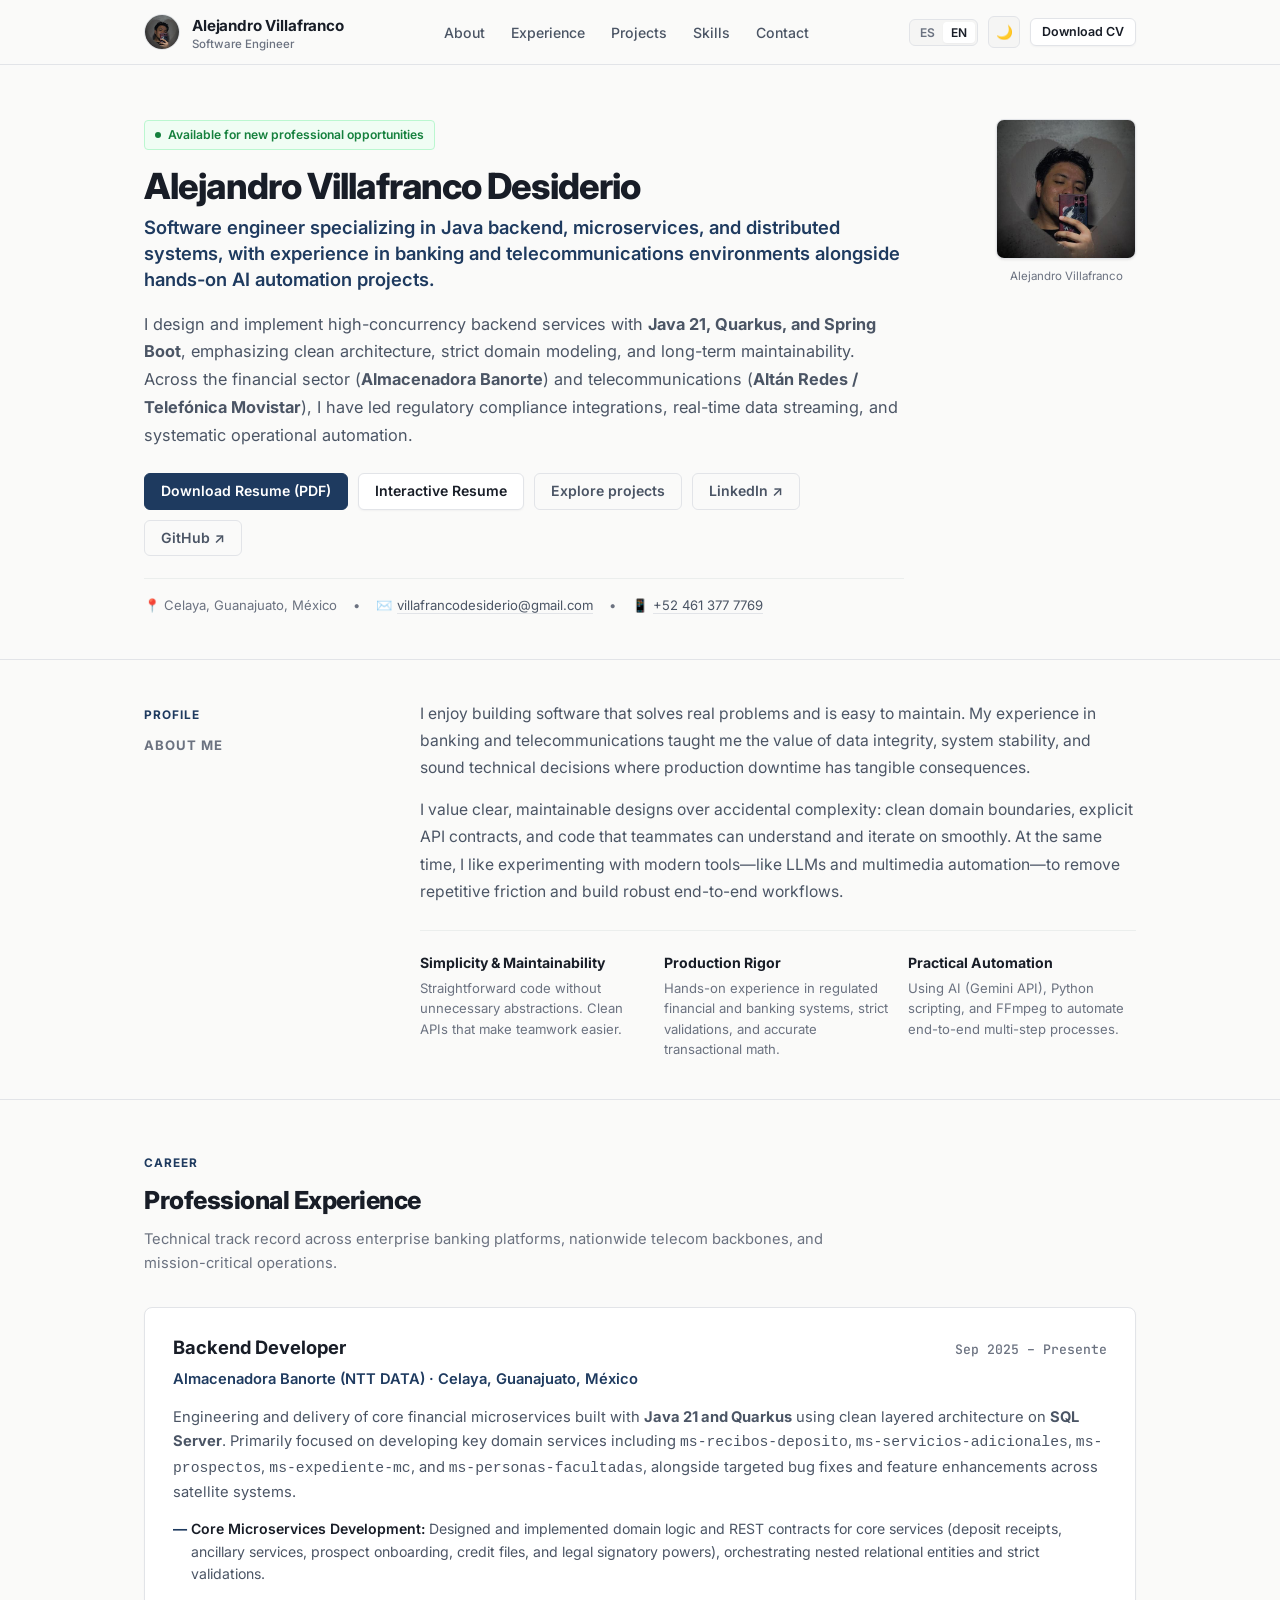
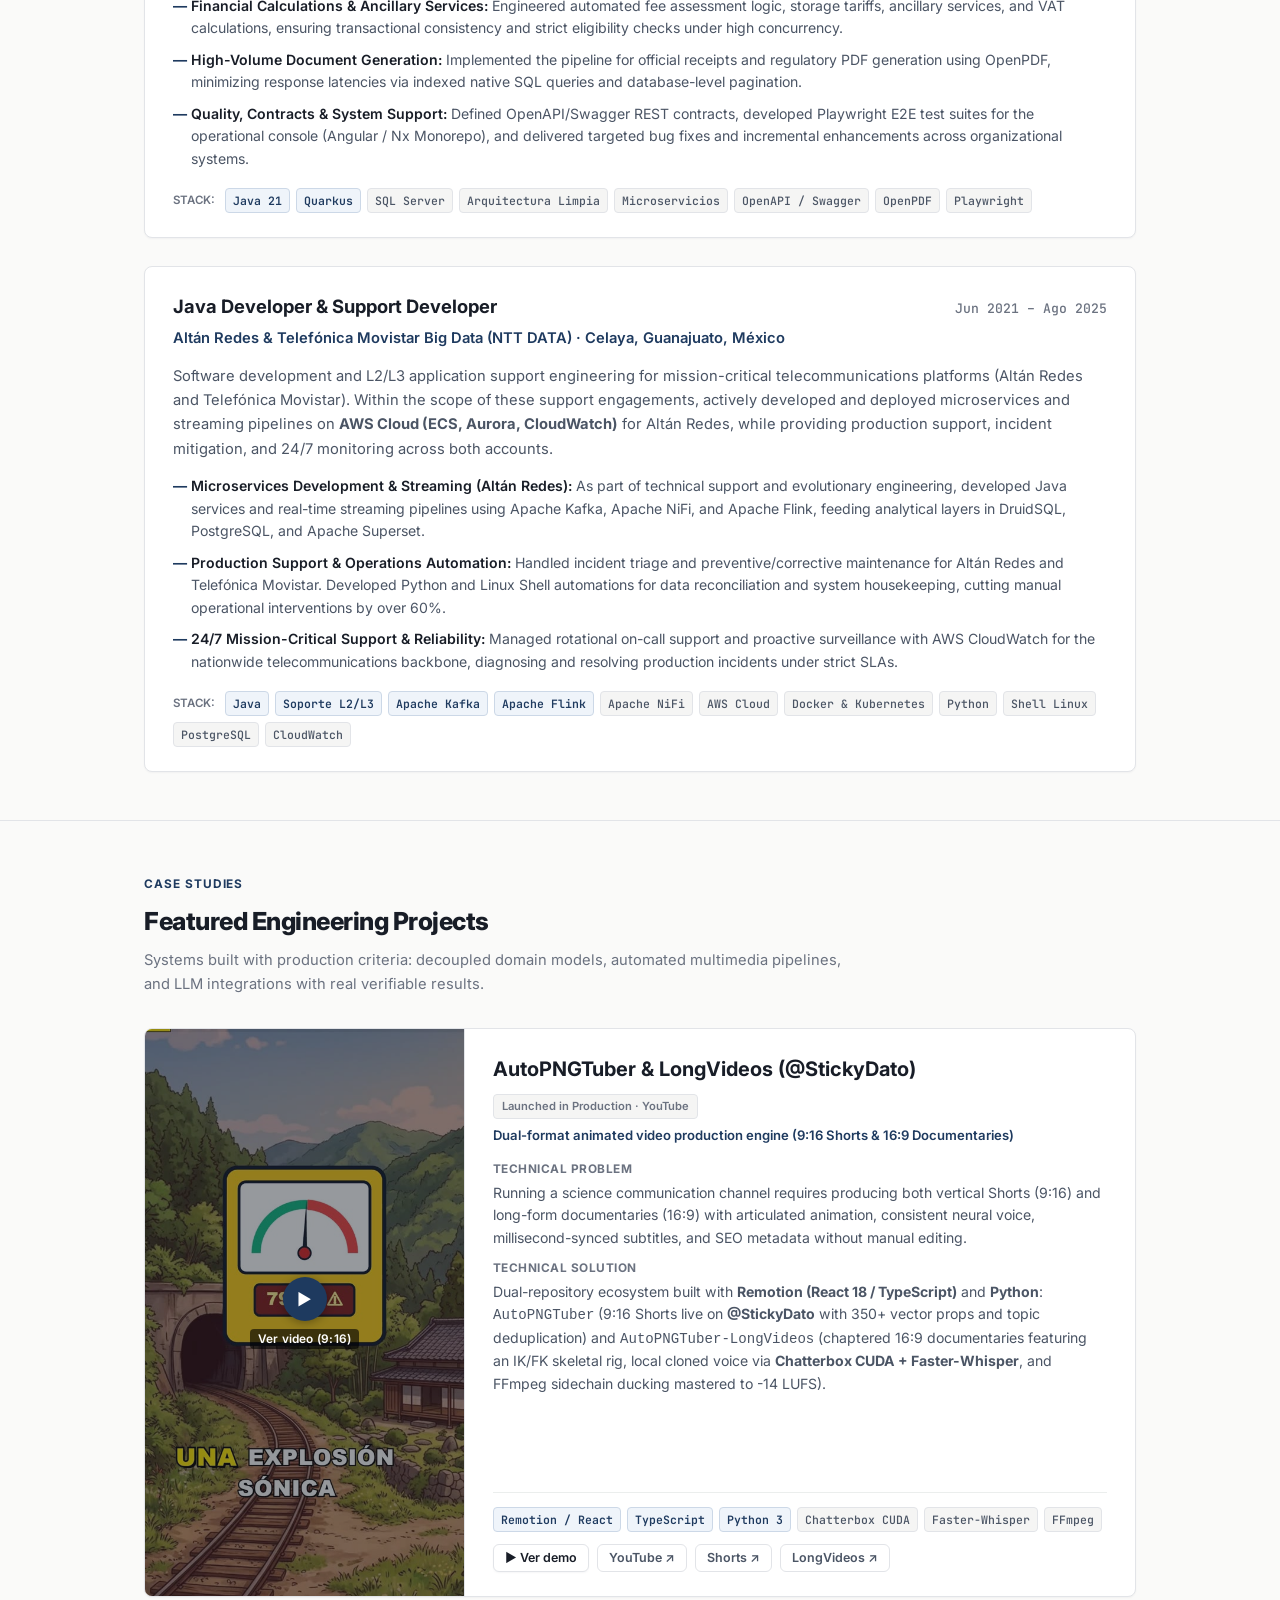
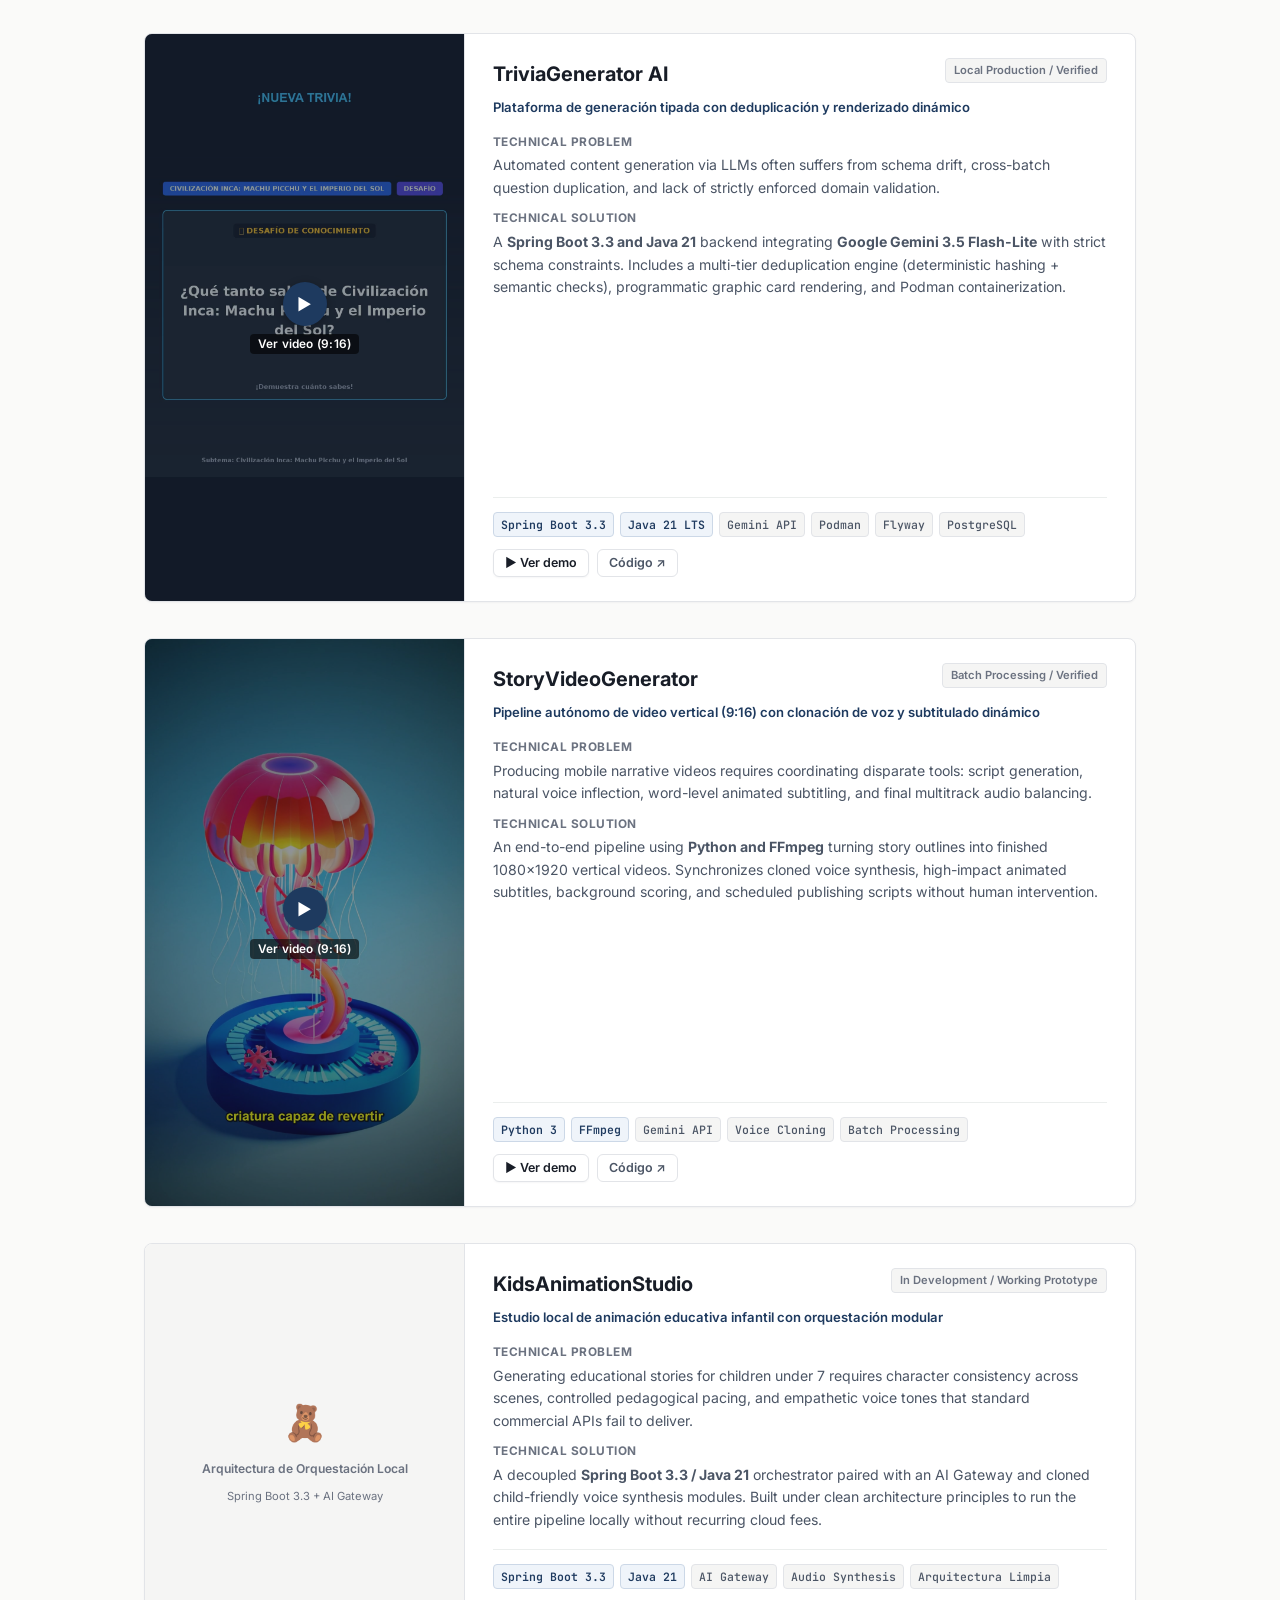
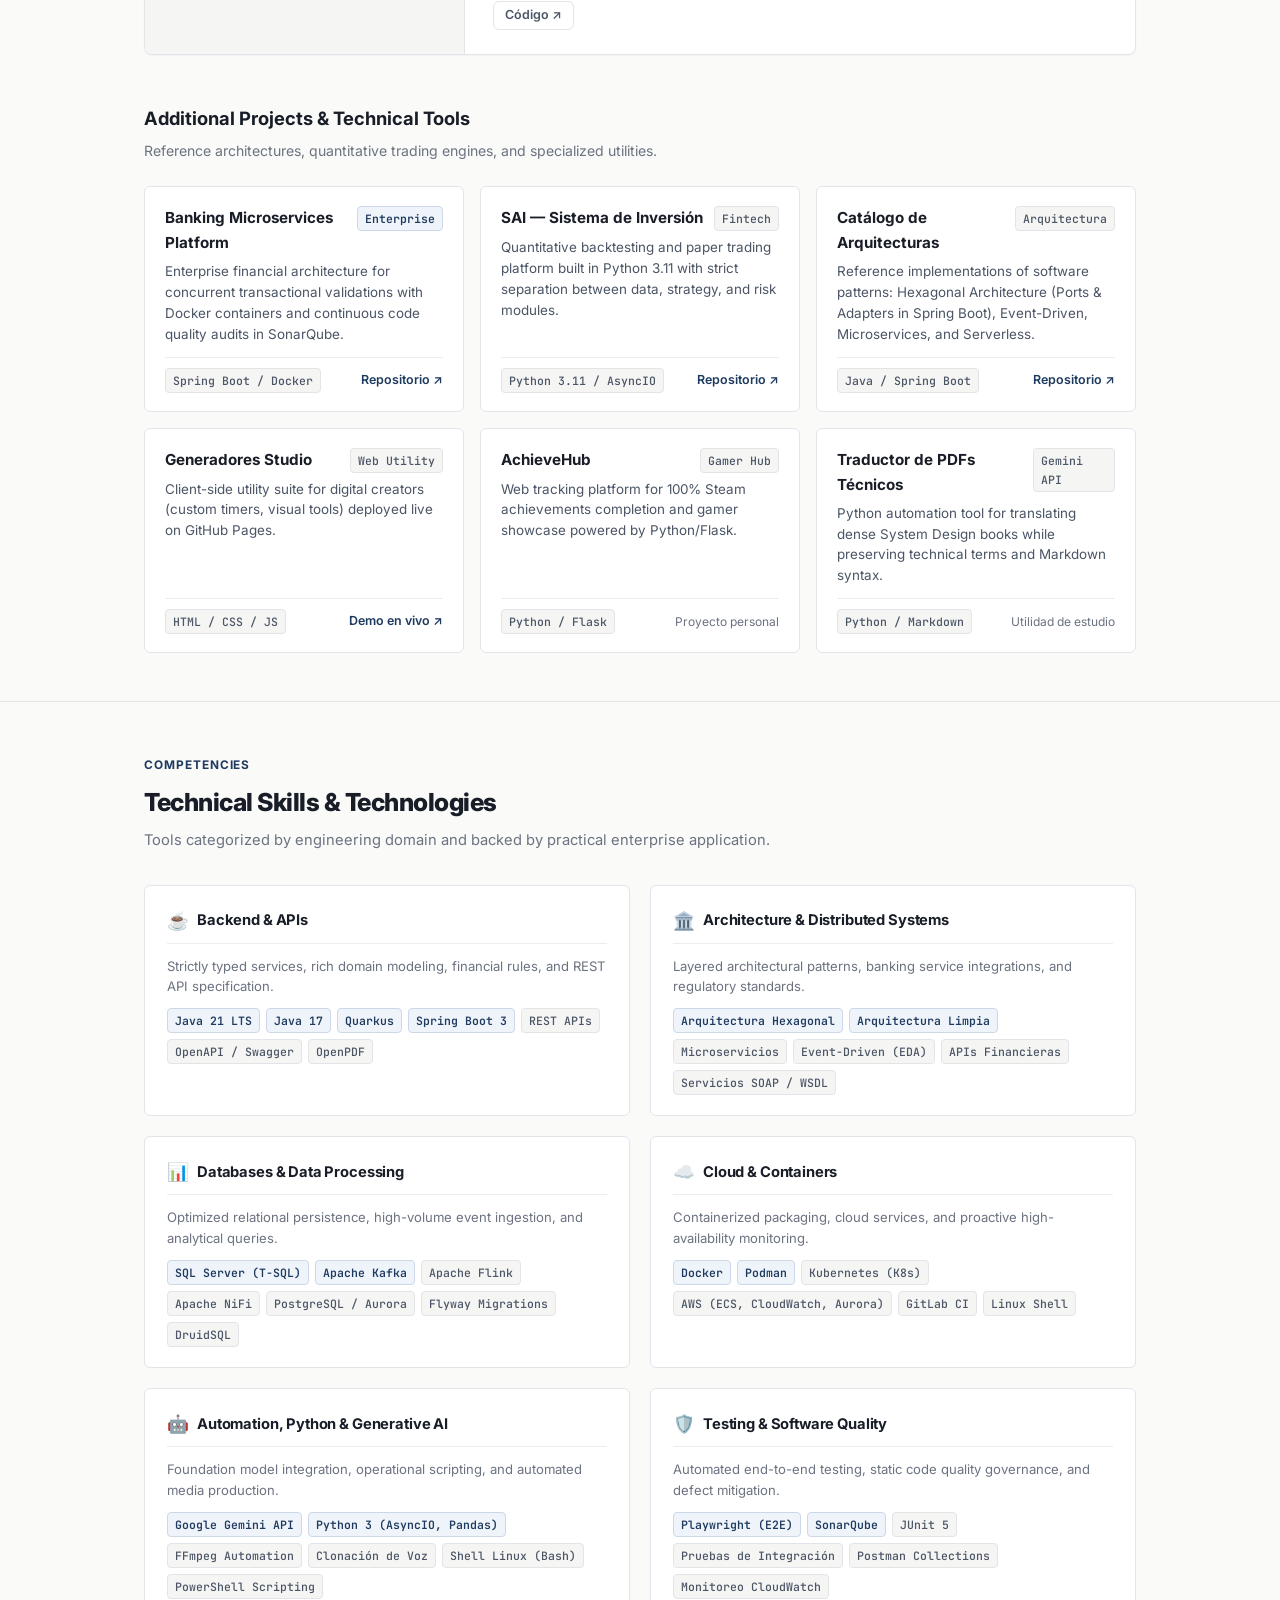
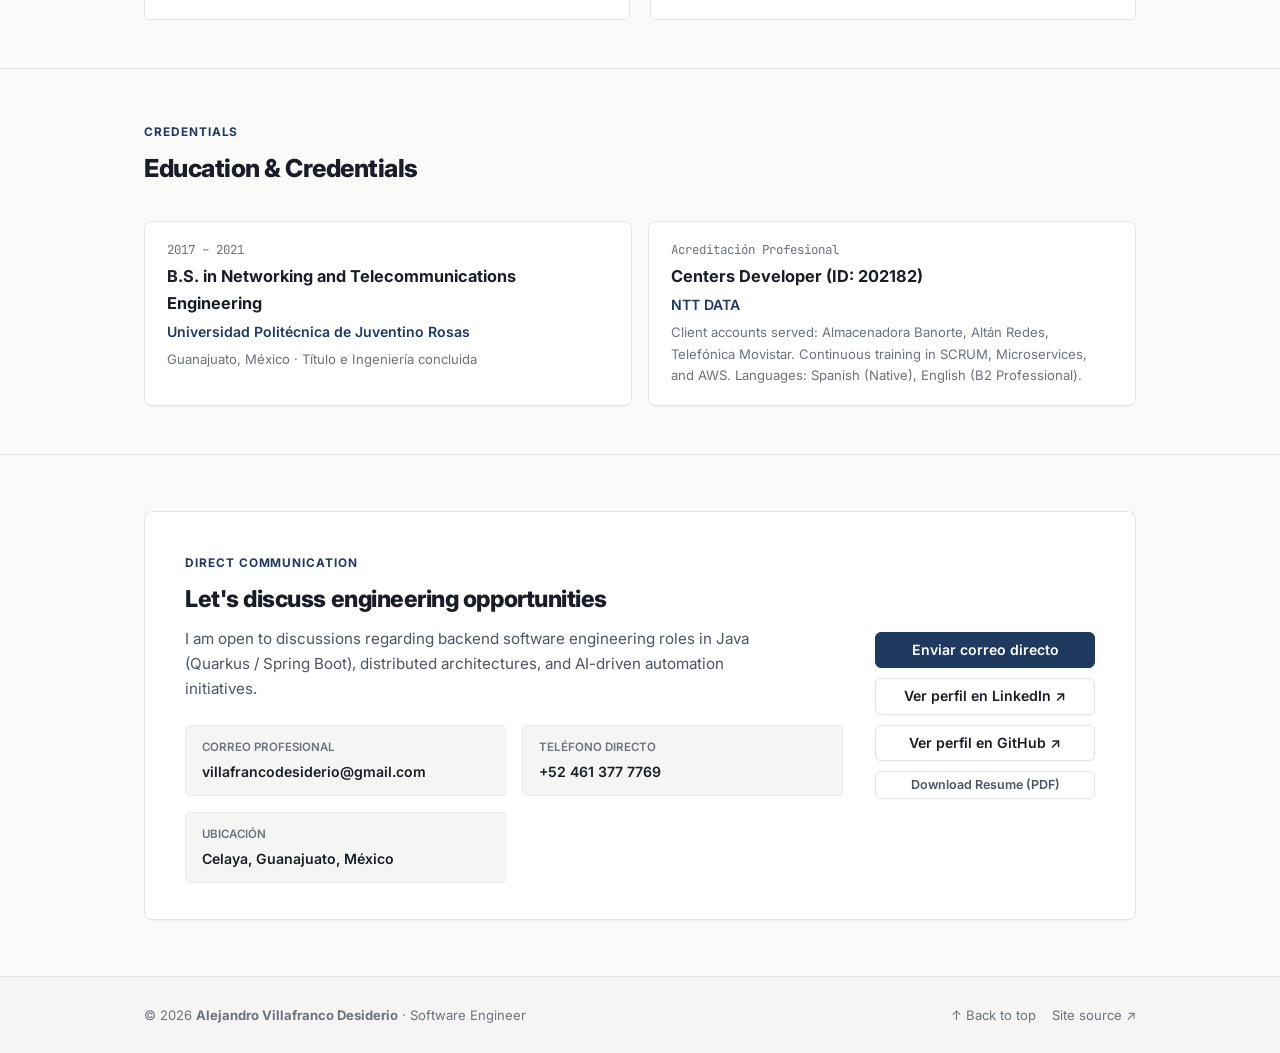
==== commit f78e328b: "feat: add AutoPNGTuber & LongVideos (@StickyDato) launched project to portfolio" ====
--- a/index.html
+++ b/index.html
@@ -382,6 +382,87 @@
         </div>
 
         <div class="featured-cases">
+          <!-- CASO 0: AUTOPNGTUBER & STICKYDATO (PROYECTO LANZADO) -->
+          <article class="case-card">
+            <div class="case-preview">
+              <img src="assets/img/autopngtuber_preview.jpg" alt="Captura auténtica de AutoPNGTuber para @StickyDato">
+              <button type="button" class="case-video-trigger"
+                      data-video-src="assets/videos/autopngtuber_preview.mp4"
+                      data-title-es="AutoPNGTuber (@StickyDato) — Demostración de Video Automatizado (9:16)"
+                      data-title-en="AutoPNGTuber (@StickyDato) — Automated Video Demonstration (9:16)"
+                      aria-label="Reproducir video de AutoPNGTuber">
+                <span class="play-badge">▶</span>
+                <span class="play-text">Ver video (9:16)</span>
+              </button>
+            </div>
+
+            <div class="case-content">
+              <div class="case-header">
+                <h3 class="case-title">AutoPNGTuber &amp; LongVideos (@StickyDato)</h3>
+                <span class="status-badge">
+                  <span class="lang-es">Lanzado en Producción · YouTube</span>
+                  <span class="lang-en">Launched in Production · YouTube</span>
+                </span>
+              </div>
+              <div class="case-subtitle">
+                <span class="lang-es">Motor dual de producción audiovisual animada (Shorts 9:16 y Documentales 16:9)</span>
+                <span class="lang-en">Dual-format animated video production engine (9:16 Shorts &amp; 16:9 Documentaries)</span>
+              </div>
+
+              <div class="case-blocks">
+                <div>
+                  <div class="case-block-label">
+                    <span class="lang-es">Problema técnico</span>
+                    <span class="lang-en">Technical Problem</span>
+                  </div>
+                  <p class="case-block-text">
+                    <span class="lang-es">Operar un canal de divulgación científica requiere producir tanto Shorts verticales (9:16) como documentales largos (16:9) con animación articulada, voz neuronal consistente, subtítulos sincronizados al milisegundo y metadatos SEO sin edición manual.</span>
+                    <span class="lang-en">Running a science communication channel requires producing both vertical Shorts (9:16) and long-form documentaries (16:9) with articulated animation, consistent neural voice, millisecond-synced subtitles, and SEO metadata without manual editing.</span>
+                  </p>
+                </div>
+
+                <div>
+                  <div class="case-block-label">
+                    <span class="lang-es">Solución implementada</span>
+                    <span class="lang-en">Technical Solution</span>
+                  </div>
+                  <p class="case-block-text">
+                    <span class="lang-es">Ecosistema construido en <strong>Remotion (React 18 / TypeScript)</strong> y <strong>Python</strong> con dos repositorios especializados: <code>AutoPNGTuber</code> (Shorts 9:16 en producción en <strong>@StickyDato</strong> con +350 props vectoriales y detector de duplicados) y <code>AutoPNGTuber-LongVideos</code> (documentales 16:9 por capítulos con rig esquelético IK/FK, voz clonada local vía <strong>Chatterbox CUDA + Faster-Whisper</strong> y masterizado FFmpeg con <em>sidechain ducking</em> a -14 LUFS).</span>
+                    <span class="lang-en">Dual-repository ecosystem built with <strong>Remotion (React 18 / TypeScript)</strong> and <strong>Python</strong>: <code>AutoPNGTuber</code> (9:16 Shorts live on <strong>@StickyDato</strong> with 350+ vector props and topic deduplication) and <code>AutoPNGTuber-LongVideos</code> (chaptered 16:9 documentaries featuring an IK/FK skeletal rig, local cloned voice via <strong>Chatterbox CUDA + Faster-Whisper</strong>, and FFmpeg sidechain ducking mastered to -14 LUFS).</span>
+                  </p>
+                </div>
+              </div>
+
+              <div class="case-footer">
+                <div class="tag-list">
+                  <span class="tag tag-accent">Remotion / React</span>
+                  <span class="tag tag-accent">TypeScript</span>
+                  <span class="tag tag-accent">Python 3</span>
+                  <span class="tag">Chatterbox CUDA</span>
+                  <span class="tag">Faster-Whisper</span>
+                  <span class="tag">FFmpeg</span>
+                </div>
+                <div class="case-actions">
+                  <button type="button" class="btn btn-secondary btn-sm"
+                          data-video-src="assets/videos/autopngtuber_preview.mp4"
+                          data-title-es="AutoPNGTuber (@StickyDato) — Demostración de Video Automatizado (9:16)"
+                          data-title-en="AutoPNGTuber (@StickyDato) — Automated Video Demonstration (9:16)">
+                    ▶ Ver demo
+                  </button>
+                  <a href="https://www.youtube.com/@StickyDato" class="btn btn-outline btn-sm" target="_blank" rel="noopener">
+                    YouTube ↗
+                  </a>
+                  <a href="https://github.com/AlexVD1/AutoPNGTuber" class="btn btn-outline btn-sm" target="_blank" rel="noopener">
+                    Shorts ↗
+                  </a>
+                  <a href="https://github.com/AlexVD1/AutoPNGTuber-LongVideos" class="btn btn-outline btn-sm" target="_blank" rel="noopener">
+                    LongVideos ↗
+                  </a>
+                </div>
+              </div>
+            </div>
+          </article>
+
           <!-- CASO 1: TRIVIA GENERATOR AI -->
           <article class="case-card">
             <div class="case-preview">
--- a/styles.css
+++ b/styles.css
@@ -841,6 +841,7 @@
 
 .case-actions {
   display: flex;
+  flex-wrap: wrap;
   gap: 8px;
 }
 
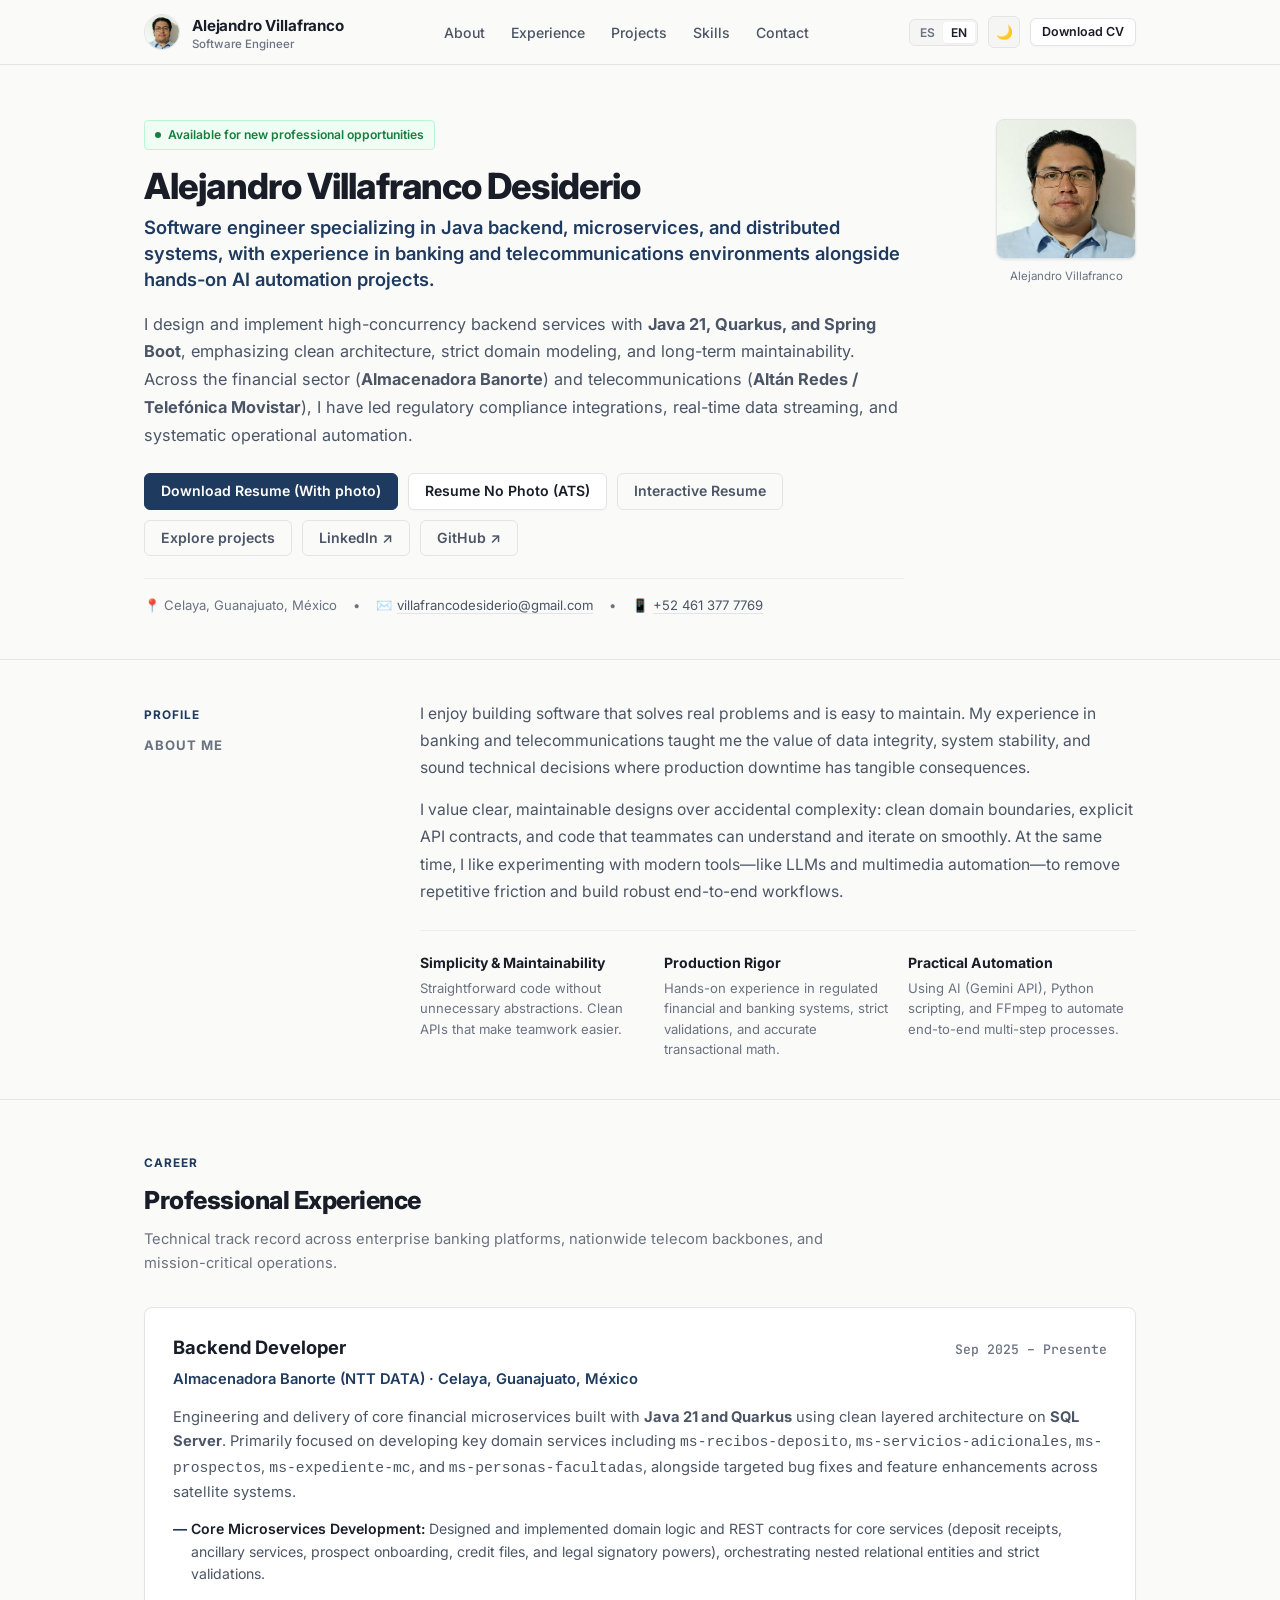
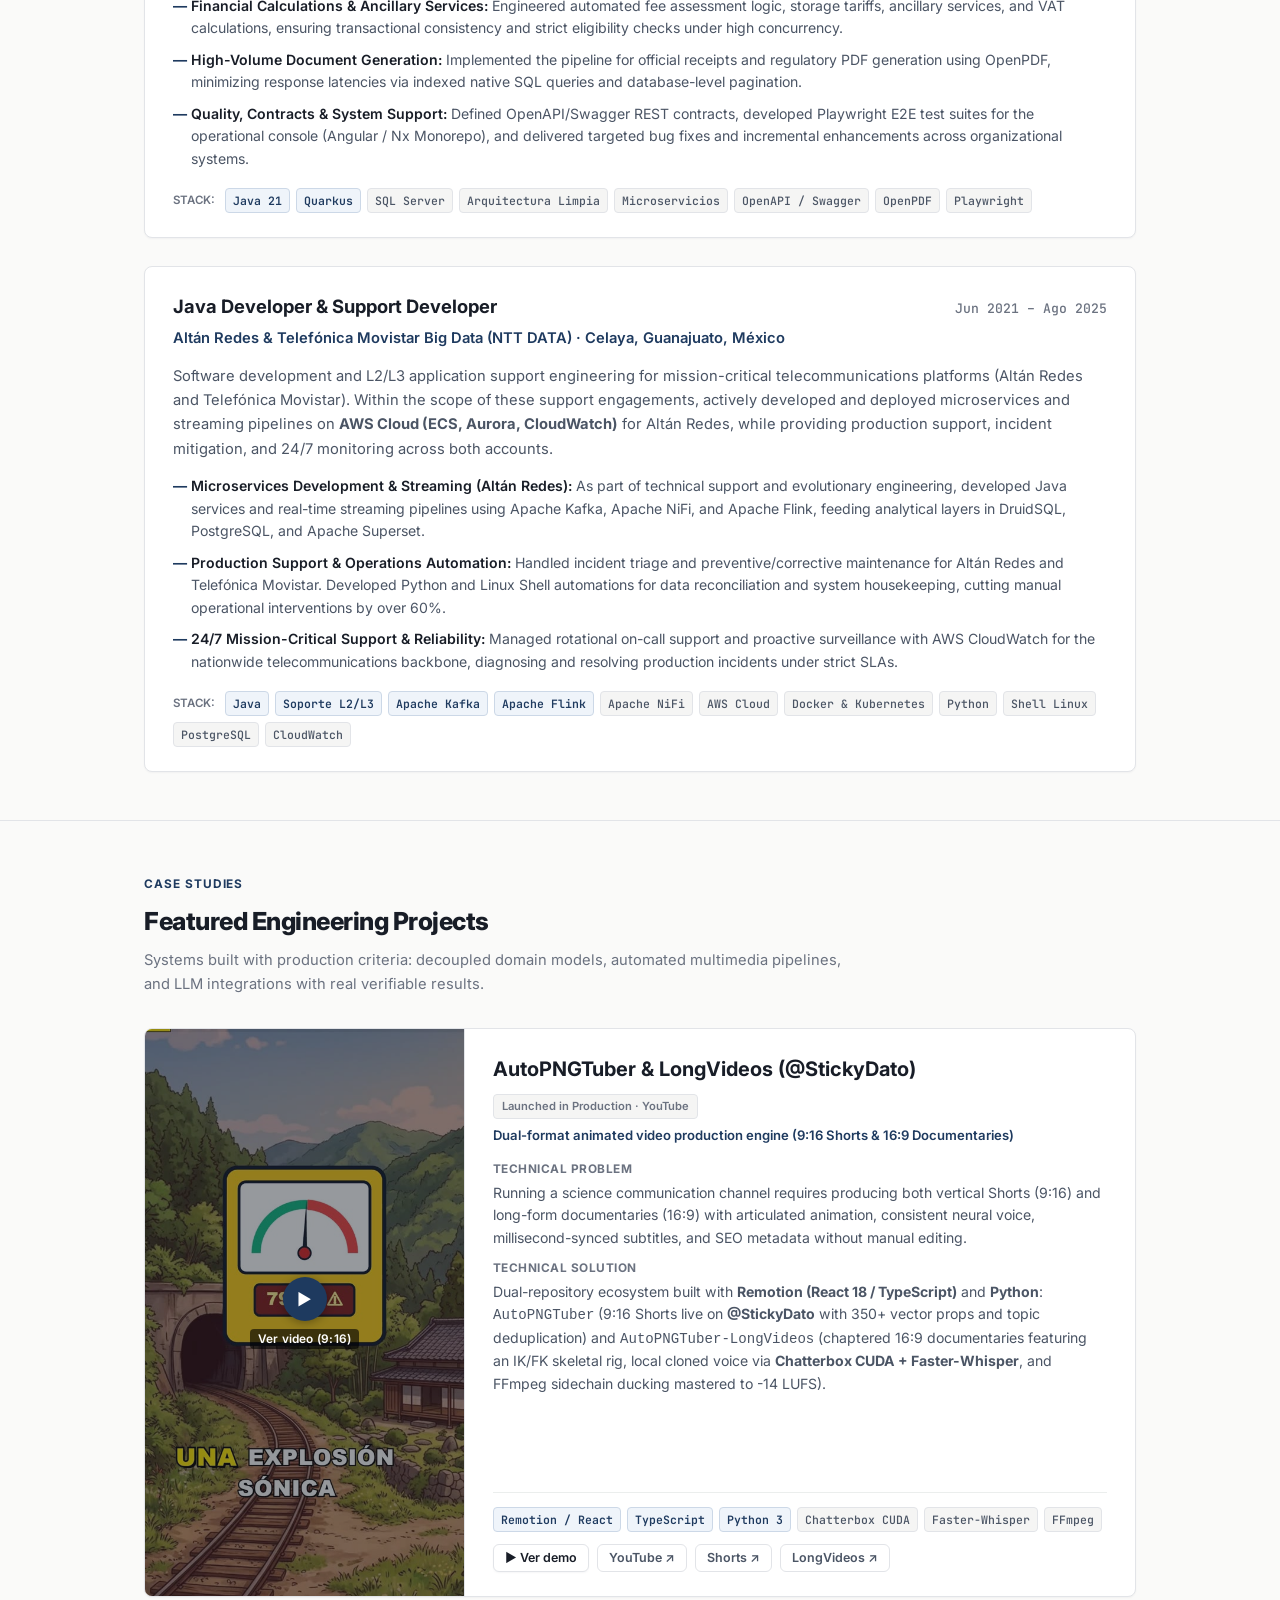
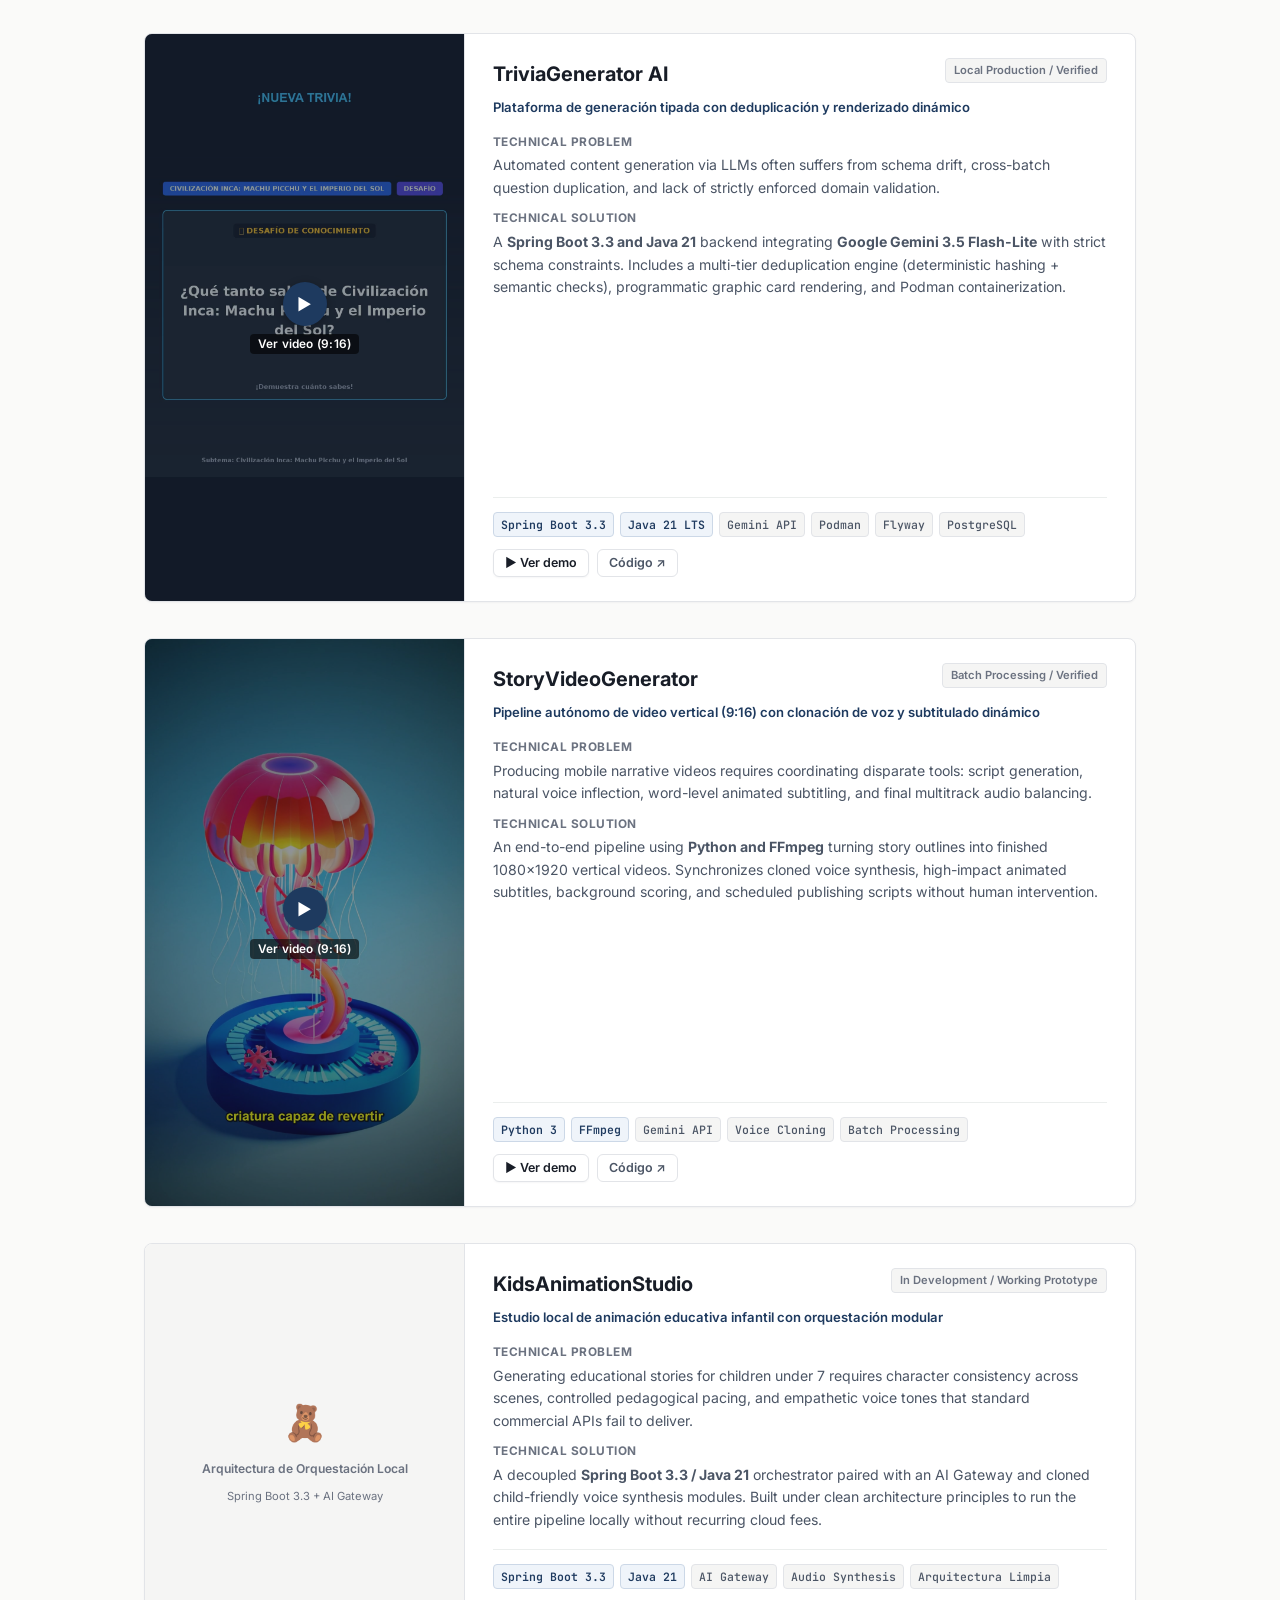
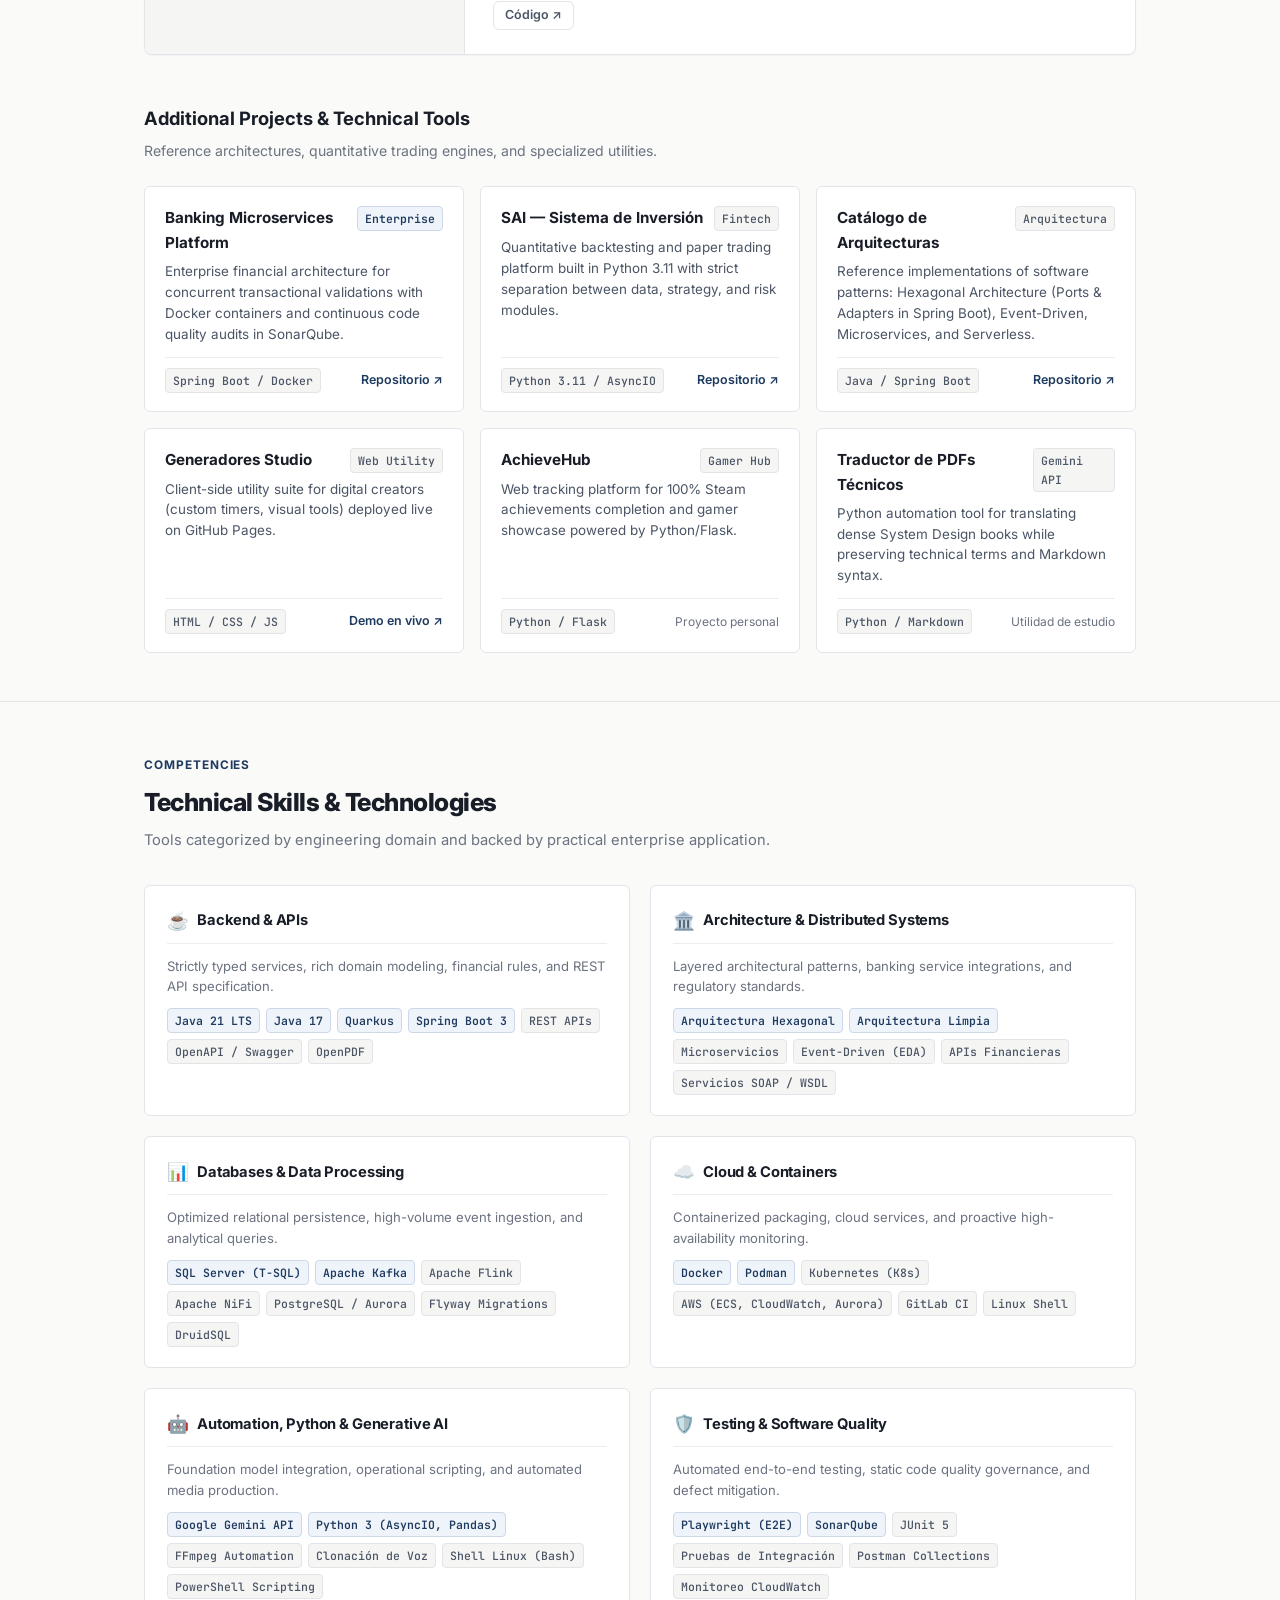
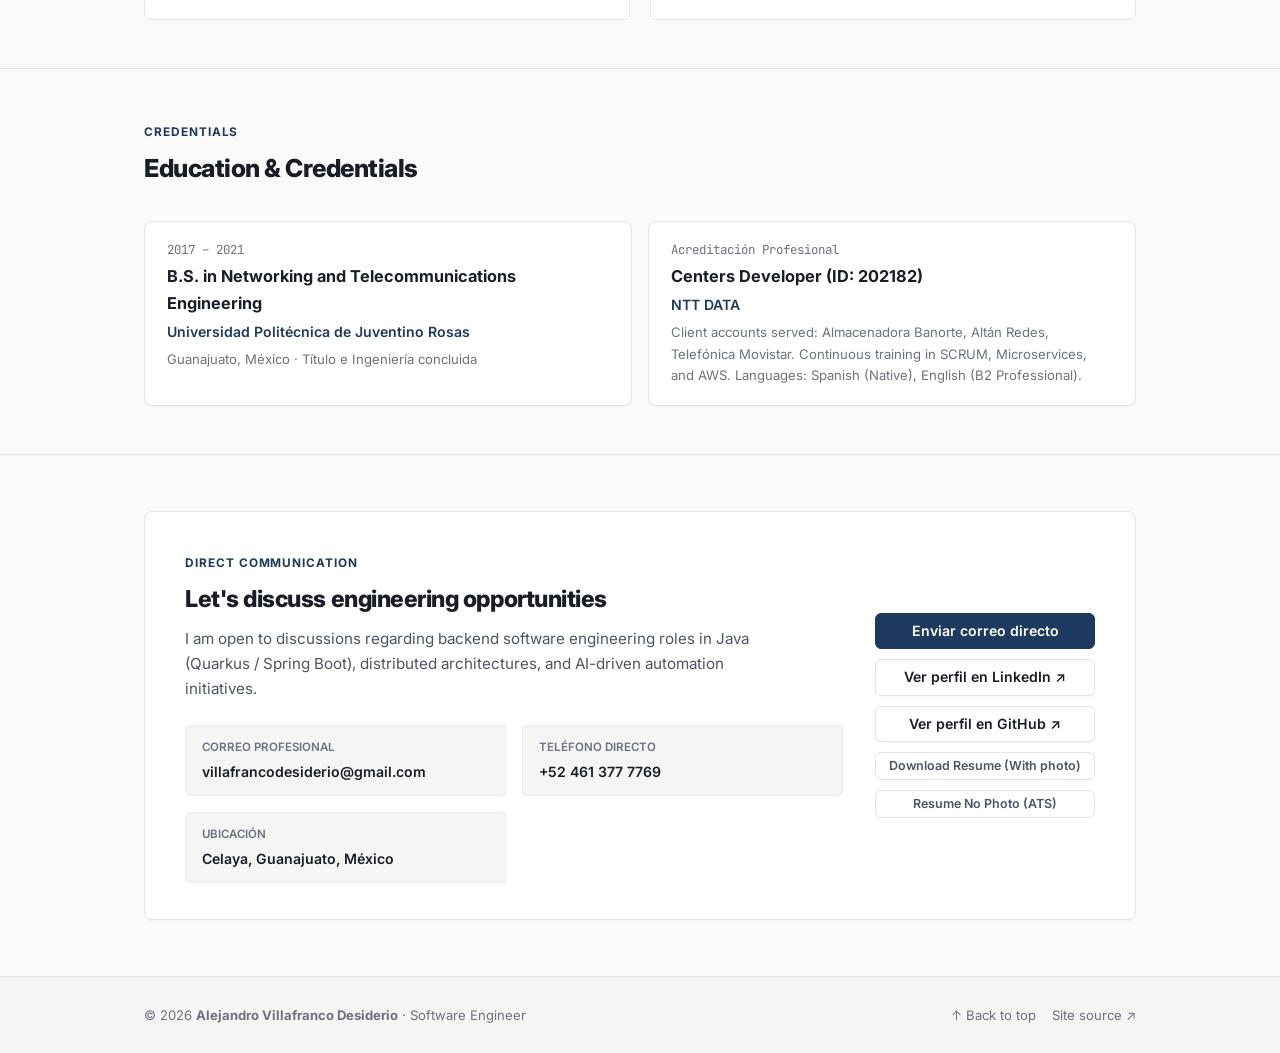
==== commit 314c17c3: "feat: update portfolio headshot and add with/without photo CV & PDF downloads" ====
--- a/index.html
+++ b/index.html
@@ -13,10 +13,10 @@
   <meta property="og:url" content="https://alexvd1.github.io/">
   <meta property="og:title" content="Alejandro Villafranco Desiderio | Ingeniero de Software">
   <meta property="og:description" content="Especializado en backend Java (Quarkus, Spring Boot), microservicios en banca y telecomunicaciones, y pipelines de automatización con IA.">
-  <meta property="og:image" content="https://avatars.githubusercontent.com/u/51519938?v=4">
+  <meta property="og:image" content="https://alexvd1.github.io/assets/img/profile.jpg">
 
   <!-- Favicon -->
-  <link rel="icon" type="image/png" href="assets/img/avatar.png">
+  <link rel="icon" type="image/jpeg" href="assets/img/profile.jpg">
 
   <!-- Tipografía: Inter -->
   <link rel="preconnect" href="https://fonts.googleapis.com">
@@ -31,7 +31,7 @@
   <header class="navbar" role="banner">
     <div class="container navbar-inner">
       <a href="#inicio" class="nav-brand" aria-label="Alejandro Villafranco - Inicio">
-        <img src="assets/img/avatar.png" alt="Fotografía de Alejandro Villafranco" class="nav-avatar">
+        <img src="assets/img/profile.jpg" alt="Fotografía de Alejandro Villafranco" class="nav-avatar">
         <div class="nav-brand-text">
           <span class="nav-brand-name">Alejandro Villafranco</span>
           <span class="nav-brand-role">
@@ -89,10 +89,10 @@
         </button>
 
         <!-- CTA Currículum -->
-        <a href="assets/docs/Alejandro_Villafranco_CV_ES.pdf" class="btn btn-secondary btn-sm lang-es" target="_blank" download>
+        <a href="assets/docs/Alejandro_Villafranco_CV_ES_Con_Foto.pdf" class="btn btn-secondary btn-sm lang-es" target="_blank" download>
           Descargar CV
         </a>
-        <a href="assets/docs/Alejandro_Villafranco_CV_EN.pdf" class="btn btn-secondary btn-sm lang-en" target="_blank" download>
+        <a href="assets/docs/Alejandro_Villafranco_CV_EN_Con_Foto.pdf" class="btn btn-secondary btn-sm lang-en" target="_blank" download>
           Download CV
         </a>
       </div>
@@ -127,19 +127,27 @@
           </p>
 
           <div class="hero-actions">
-            <!-- Botón CV Principal -->
-            <a href="assets/docs/Alejandro_Villafranco_CV_ES.pdf" class="btn btn-primary lang-es" target="_blank" download>
-              Descargar CV (PDF)
-            </a>
-            <a href="assets/docs/Alejandro_Villafranco_CV_EN.pdf" class="btn btn-primary lang-en" target="_blank" download>
-              Download Resume (PDF)
+            <!-- Botón CV Principal (Con foto) -->
+            <a href="assets/docs/Alejandro_Villafranco_CV_ES_Con_Foto.pdf" class="btn btn-primary lang-es" target="_blank" download>
+              Descargar CV (Con foto)
+            </a>
+            <a href="assets/docs/Alejandro_Villafranco_CV_EN_Con_Foto.pdf" class="btn btn-primary lang-en" target="_blank" download>
+              Download Resume (With photo)
+            </a>
+
+            <!-- Botón CV Sin Foto (ATS) -->
+            <a href="assets/docs/Alejandro_Villafranco_CV_ES_Sin_Foto.pdf" class="btn btn-secondary lang-es" target="_blank" download>
+              CV Sin foto (ATS)
+            </a>
+            <a href="assets/docs/Alejandro_Villafranco_CV_EN_Sin_Foto.pdf" class="btn btn-secondary lang-en" target="_blank" download>
+              Resume No Photo (ATS)
             </a>
 
             <!-- Visor Interactivo ATS -->
-            <a href="assets/docs/cv-es.html" class="btn btn-secondary lang-es" target="_blank" title="Ver currículum en formato ATS interactivo">
+            <a href="assets/docs/cv-es.html" class="btn btn-outline lang-es" target="_blank" title="Ver y personalizar currículum interactivo (con o sin foto)">
               Ver CV Interactivo
             </a>
-            <a href="assets/docs/cv-en.html" class="btn btn-secondary lang-en" target="_blank" title="View interactive ATS format resume">
+            <a href="assets/docs/cv-en.html" class="btn btn-outline lang-en" target="_blank" title="View and customize interactive ATS resume (with or without photo)">
               Interactive Resume
             </a>
 
@@ -167,7 +175,7 @@
         </div>
 
         <aside class="hero-photo-aside" aria-label="Fotografía del autor">
-          <img src="assets/img/avatar.png" alt="Alejandro Villafranco" class="hero-photo">
+          <img src="assets/img/profile.jpg" alt="Alejandro Villafranco" class="hero-photo">
           <span class="hero-photo-caption">Alejandro Villafranco</span>
         </aside>
       </div>
@@ -1032,11 +1040,17 @@
             <a href="https://github.com/AlexVD1" class="btn btn-secondary" target="_blank" rel="noopener">
               Ver perfil en GitHub ↗
             </a>
-            <a href="assets/docs/Alejandro_Villafranco_CV_ES.pdf" class="btn btn-outline btn-sm lang-es" target="_blank" download>
-              Descargar CV (PDF)
-            </a>
-            <a href="assets/docs/Alejandro_Villafranco_CV_EN.pdf" class="btn btn-outline btn-sm lang-en" target="_blank" download>
-              Download Resume (PDF)
+            <a href="assets/docs/Alejandro_Villafranco_CV_ES_Con_Foto.pdf" class="btn btn-outline btn-sm lang-es" target="_blank" download>
+              Descargar CV (Con foto)
+            </a>
+            <a href="assets/docs/Alejandro_Villafranco_CV_ES_Sin_Foto.pdf" class="btn btn-outline btn-sm lang-es" target="_blank" download>
+              CV Sin foto (ATS)
+            </a>
+            <a href="assets/docs/Alejandro_Villafranco_CV_EN_Con_Foto.pdf" class="btn btn-outline btn-sm lang-en" target="_blank" download>
+              Download Resume (With photo)
+            </a>
+            <a href="assets/docs/Alejandro_Villafranco_CV_EN_Sin_Foto.pdf" class="btn btn-outline btn-sm lang-en" target="_blank" download>
+              Resume No Photo (ATS)
             </a>
           </div>
         </div>
